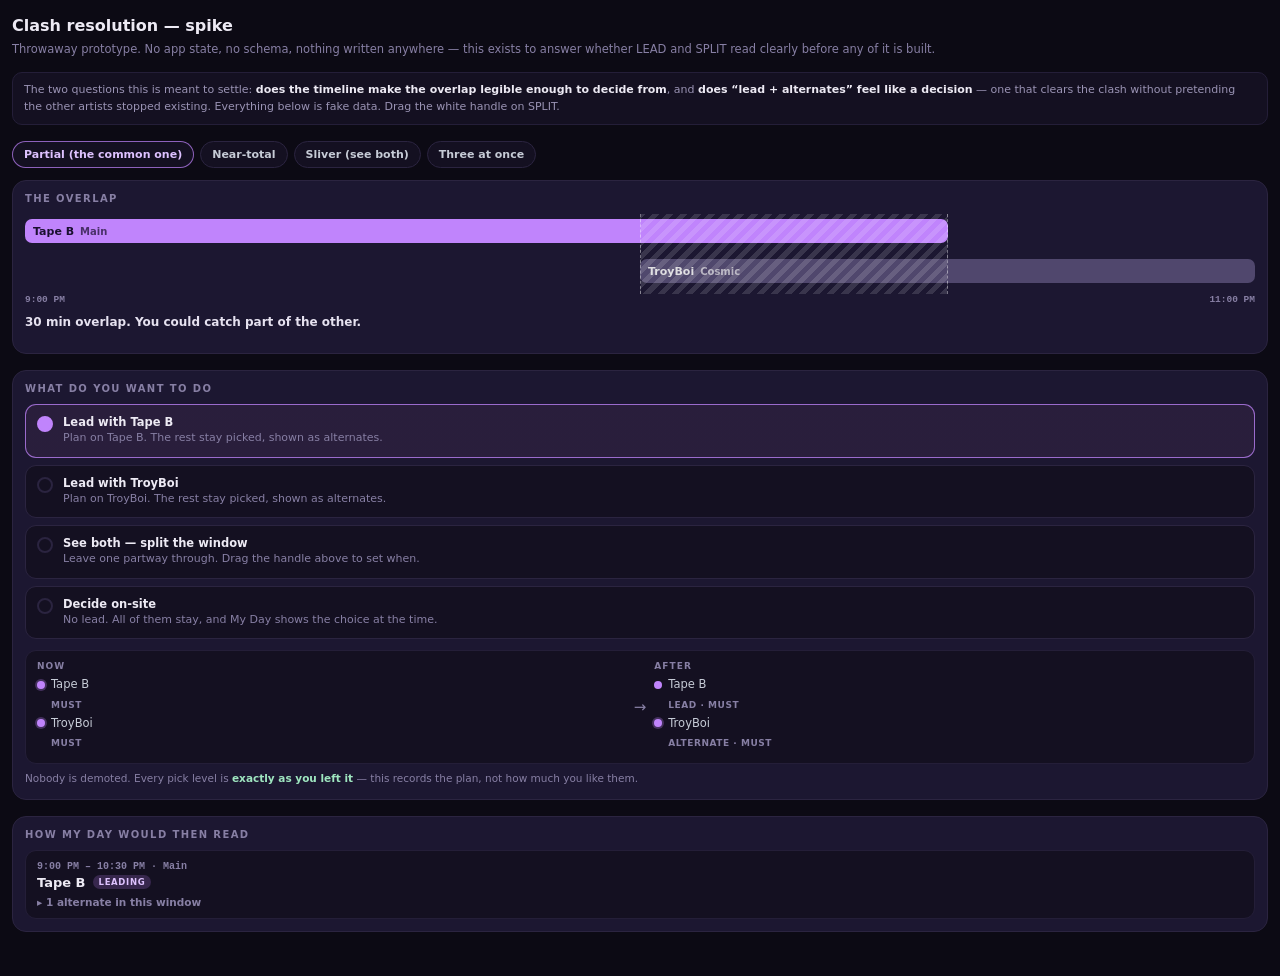
==== design/clash-spike.html @ e79e0ab8 "spike: clash resolution as lead / split / on-site, with an overlap timeline A throwaway prototype, n" ====
<!doctype html>
<html lang="en">
<head>
<meta charset="utf-8">
<meta name="viewport" content="width=device-width, initial-scale=1, viewport-fit=cover">
<title>Clash resolution — spike</title>
<style>
  :root {
    --page:#0C0A14; --card:#141021; --card-unpicked:#1C1731;
    --hairline:#241E38; --border-card:#2B2440;
    --text-header:#EDEAF4; --text-primary:#E6E2F0; --text-body:#C6CBD6;
    --text-tertiary:#877FA4; --brand:192,132,252;
    --lead:#C084FC; --alt:#5A5178; --both:#67B98A;
    --r-row:14px; --r-pill:999px;
  }
  * { box-sizing:border-box; }
  body { margin:0; background:var(--page); color:var(--text-body);
         font:14px/1.5 -apple-system, system-ui, sans-serif;
         padding:14px 12px calc(28px + env(safe-area-inset-bottom));
         padding-top:calc(14px + env(safe-area-inset-top)); }
  h1 { font-size:16px; color:var(--text-header); margin:0 0 3px; }
  .sub { font-size:11.5px; color:var(--text-tertiary); margin:0 0 14px; }
  .note { background:var(--card); border:1px solid var(--hairline); border-radius:10px;
          padding:9px 11px; font-size:11px; color:#9A93B4; margin-bottom:16px; }
  .note b { color:var(--text-header); }

  .panel { background:var(--card-unpicked); border:1px solid var(--border-card);
           border-radius:var(--r-row); padding:12px; margin-bottom:16px; }
  .panel > h2 { font:800 10px system-ui; letter-spacing:.14em; text-transform:uppercase;
                color:var(--text-tertiary); margin:0 0 10px; }

  /* ---- the overlap timeline ---- */
  .tl { position:relative; margin:4px 0 10px; }
  .tl-row { position:relative; height:34px; margin-bottom:6px; }
  .tl-bar { position:absolute; top:5px; height:24px; border-radius:7px;
            display:flex; align-items:center; padding:0 8px; overflow:hidden;
            font:700 11px system-ui; color:#fff; white-space:nowrap;
            transition:background .18s ease, opacity .18s ease; }
  .tl-bar .st { font-weight:600; opacity:.72; margin-left:6px; font-size:10px; }
  .tl-bar[data-role="lead"] { background:var(--lead); color:#1A1030; }
  .tl-bar[data-role="alt"]  { background:var(--alt); opacity:.85; }
  .tl-bar[data-role="both"] { background:var(--both); color:#0C2A1C; }
  /* the shared minutes, drawn over everything */
  .tl-lap { position:absolute; top:0; bottom:0; background:repeating-linear-gradient(
              -45deg, rgba(255,255,255,.13) 0 5px, transparent 5px 10px);
            border-left:1px dashed rgba(255,255,255,.4); border-right:1px dashed rgba(255,255,255,.4);
            pointer-events:none; }
  .tl-axis { display:flex; justify-content:space-between; font:600 9.5px ui-monospace,monospace;
             color:var(--text-tertiary); margin-top:2px; }
  .tl-cut { position:absolute; top:0; bottom:18px; width:2px; background:#fff;
            box-shadow:0 0 0 3px rgba(255,255,255,.18); border-radius:2px; cursor:grab; }
  .tl-cut::after { content:''; position:absolute; inset:-14px -16px; }

  .verdict { font:700 12px system-ui; color:var(--text-primary); margin:2px 0 12px; }
  .verdict b { color:var(--lead); }
  .verdict .warn { color:#F2B8B5; }

  /* ---- choices ---- */
  .choices { display:flex; flex-direction:column; gap:7px; }
  .choice { display:flex; gap:10px; align-items:flex-start; text-align:left; width:100%;
            background:var(--card); border:1px solid var(--border-card); color:var(--text-body);
            border-radius:11px; padding:10px 11px; cursor:pointer; font:inherit; }
  .choice[aria-pressed="true"] { border-color:rgba(var(--brand),.75);
            background:linear-gradient(0deg, rgba(var(--brand),.12), rgba(var(--brand),.12)), var(--card); }
  .choice .k { font:800 11.5px system-ui; color:var(--text-header); display:block; margin-bottom:1px; }
  .choice .d { font-size:11px; color:var(--text-tertiary); display:block; }
  .choice .dot { flex:none; width:16px; height:16px; border-radius:var(--r-pill);
                 border:2px solid var(--border-card); margin-top:1px; }
  .choice[aria-pressed="true"] .dot { border-color:var(--lead); background:var(--lead); }

  /* ---- before / after ---- */
  .ba { display:grid; grid-template-columns:1fr auto 1fr; gap:8px; align-items:center;
        background:var(--card); border:1px solid var(--hairline); border-radius:11px;
        padding:10px 11px; margin-top:11px; }
  .ba .col { min-width:0; }
  .ba h3 { font:800 9px system-ui; letter-spacing:.12em; text-transform:uppercase;
           color:var(--text-tertiary); margin:0 0 5px; }
  .ba .arrow { color:var(--text-tertiary); font-size:15px; }
  /* wraps rather than truncating — "ALTERNATE · MUST" is the whole point of the
     panel and an ellipsis eats the half that answers "what happened to them" */
  .ent { display:flex; align-items:center; gap:6px; font-size:11.5px; margin-bottom:5px;
         flex-wrap:wrap; }
  .ent .tag { flex-basis:100%; padding-left:14px; }
  .pip { flex:none; width:8px; height:8px; border-radius:var(--r-pill); background:var(--alt); }
  .pip[data-l="4"] { background:var(--lead); box-shadow:0 0 0 2px rgba(192,132,252,.28); }
  .pip[data-l="lead"] { background:var(--lead); }
  .pip[data-l="both"] { background:var(--both); }
  .ent .tag { font:700 9px system-ui; letter-spacing:.06em; text-transform:uppercase;
              color:var(--text-tertiary); }
  .unchanged { font-size:10.5px; color:var(--text-tertiary); margin-top:7px; }
  .unchanged b { color:#9FE6C0; }

  /* ---- resulting My Day ---- */
  .day { background:var(--card); border:1px solid var(--hairline); border-radius:11px; overflow:hidden; }
  .slot { padding:10px 11px; border-bottom:1px solid var(--hairline); }
  .slot:last-child { border-bottom:none; }
  .slot-t { font:600 10px ui-monospace,monospace; color:var(--text-tertiary); margin-bottom:3px; }
  .slot-n { font:800 13px system-ui; color:var(--text-header); display:flex; align-items:center; gap:7px; }
  .badge { font:800 8.5px system-ui; letter-spacing:.08em; text-transform:uppercase;
           padding:2px 6px; border-radius:var(--r-pill); }
  .badge.lead { background:rgba(192,132,252,.2); color:#DEC2FF; }
  .badge.both { background:rgba(103,185,138,.2); color:#9FE6C0; }
  .alts { margin-top:6px; }
  .alts summary { font:700 10.5px system-ui; color:var(--text-tertiary); cursor:pointer; list-style:none; }
  .alts summary::-webkit-details-marker { display:none; }
  .alts summary::before { content:'▸ '; }
  .alts[open] summary::before { content:'▾ '; }
  .alt-row { display:flex; justify-content:space-between; gap:8px; font-size:11.5px;
             color:var(--text-body); padding:5px 0 0 12px; }
  .alt-row .w { color:var(--text-tertiary); font:600 10px ui-monospace,monospace; }

  .scen { display:flex; gap:6px; flex-wrap:wrap; margin-bottom:12px; }
  .scen button { background:var(--card); border:1px solid var(--border-card); color:var(--text-body);
                 border-radius:var(--r-pill); padding:6px 11px; font:700 11px system-ui; cursor:pointer; }
  .scen button[aria-pressed="true"] { border-color:rgba(var(--brand),.7); color:#DEC2FF; }
</style>
</head>
<body>

<h1>Clash resolution — spike</h1>
<p class="sub">Throwaway prototype. No app state, no schema, nothing written anywhere —
   this exists to answer whether LEAD and SPLIT read clearly before any of it is built.</p>

<div class="note">
  The two questions this is meant to settle: <b>does the timeline make the overlap
  legible enough to decide from</b>, and <b>does “lead + alternates” feel like a
  decision</b> — one that clears the clash without pretending the other artists
  stopped existing. Everything below is fake data. Drag the white handle on SPLIT.
</div>

<div class="scen" id="scen"></div>

<div class="panel">
  <h2>The overlap</h2>
  <div class="tl" id="tl"></div>
  <div class="verdict" id="verdict"></div>
</div>

<div class="panel">
  <h2>What do you want to do</h2>
  <div class="choices" id="choices"></div>
  <div class="ba" id="ba"></div>
  <div class="unchanged" id="unchanged"></div>
</div>

<div class="panel">
  <h2>How My Day would then read</h2>
  <div class="day" id="day"></div>
</div>

<script>
// ---------------------------------------------------------------------------
// Fake clashes, in the shape gaps.js's dayPlan actually emits:
//   { name, stage, startMin, endMin, level }
// so anything that reads well here can be fed the real thing unchanged.
// ---------------------------------------------------------------------------
var SCENARIOS = [
  { id:'partial', label:'Partial (the common one)', sets:[
    { name:'Tape B',  stage:'Main',    startMin:21*60,    endMin:22*60+30, level:4 },
    { name:'TroyBoi', stage:'Cosmic',  startMin:22*60,    endMin:23*60,    level:4 },
  ]},
  { name:'', id:'heavy', label:'Near-total', sets:[
    { name:'Kx5',     stage:'Main',    startMin:22*60,    endMin:23*60+30, level:4 },
    { name:'Zedd',    stage:'Wormhole',startMin:22*60+10, endMin:23*60+20, level:4 },
  ]},
  { id:'sliver', label:'Sliver (see both)', sets:[
    { name:'Whethan', stage:'Main',    startMin:20*60,    endMin:21*60+30, level:3 },
    { name:'Kaivon',  stage:'Cosmic',  startMin:21*60+20, endMin:22*60+30, level:4 },
  ]},
  { id:'three', label:'Three at once', sets:[
    { name:'ONHELL',  stage:'Main',    startMin:23*60,    endMin:24*60+30, level:4 },
    { name:'LAYZ',    stage:'Cosmic',  startMin:23*60+20, endMin:24*60+40, level:2 },
    { name:'Trym',    stage:'Bass',    startMin:23*60+40, endMin:25*60,    level:4 },
  ]},
];

var state = { scen:'partial', kind:'lead', lead:0, cut:null };

function clock(m) {
  var t = ((m % 1440) + 1440) % 1440, h = Math.floor(t/60), mm = t%60;
  var ap = h >= 12 ? 'PM' : 'AM', h12 = h % 12 === 0 ? 12 : h % 12;
  return h12 + ':' + String(mm).padStart(2,'0') + ' ' + ap;
}
function sets() { return SCENARIOS.find(s => s.id === state.scen).sets; }
function span() {
  var ss = sets();
  return { a: Math.min.apply(null, ss.map(s=>s.startMin)), b: Math.max.apply(null, ss.map(s=>s.endMin)) };
}
function lapWindow() {
  var ss = sets();
  var a = Math.max.apply(null, ss.map(s=>s.startMin));
  var b = Math.min.apply(null, ss.map(s=>s.endMin));
  return b > a ? { a:a, b:b } : null;
}
// Default handover: the moment the second set starts — "leave A when B begins".
function defaultCut() {
  var lap = lapWindow();
  return lap ? lap.a : null;
}
function cut() { return state.cut == null ? defaultCut() : state.cut; }

// ---- the timeline --------------------------------------------------------
function drawTimeline() {
  var host = document.getElementById('tl');
  host.textContent = '';
  var ss = sets(), sp = span(), total = sp.b - sp.a;
  var pct = m => ((m - sp.a) / total) * 100;

  ss.forEach(function (s, i) {
    var row = document.createElement('div');
    row.className = 'tl-row';
    var bar = document.createElement('div');
    bar.className = 'tl-bar';
    bar.style.left = pct(s.startMin) + '%';
    bar.style.width = (pct(s.endMin) - pct(s.startMin)) + '%';
    bar.dataset.role = roleOf(i);
    var nm = document.createElement('span');
    nm.textContent = s.name;
    var st = document.createElement('span');
    st.className = 'st';
    st.textContent = s.stage;
    bar.append(nm, st);
    row.appendChild(bar);
    host.appendChild(row);
  });

  // the shared minutes, spanning every row
  var lap = lapWindow();
  if (lap) {
    var band = document.createElement('div');
    band.className = 'tl-lap';
    band.style.left = pct(lap.a) + '%';
    band.style.width = (pct(lap.b) - pct(lap.a)) + '%';
    band.style.top = '0';
    band.style.height = (ss.length * 40) + 'px';
    host.appendChild(band);
  }

  if (state.kind === 'split' && lap) {
    var handle = document.createElement('div');
    handle.className = 'tl-cut';
    handle.style.left = pct(cut()) + '%';
    handle.style.height = (ss.length * 40) + 'px';
    dragCut(handle, host, sp);
    host.appendChild(handle);
  }

  var axis = document.createElement('div');
  axis.className = 'tl-axis';
  var l = document.createElement('span'); l.textContent = clock(sp.a);
  var r = document.createElement('span'); r.textContent = clock(sp.b);
  axis.append(l, r);
  host.appendChild(axis);
}

function dragCut(handle, host, sp) {
  var lap = lapWindow();
  function to(clientX) {
    var box = host.getBoundingClientRect();
    var f = Math.min(1, Math.max(0, (clientX - box.left) / box.width));
    var m = Math.round((sp.a + f * (sp.b - sp.a)) / 5) * 5;      // 5-minute grain
    state.cut = Math.min(lap.b, Math.max(lap.a, m));
    render();
  }
  handle.addEventListener('pointerdown', function (e) {
    e.preventDefault();
    var move = ev => to(ev.clientX);
    var up = () => { window.removeEventListener('pointermove', move); window.removeEventListener('pointerup', up); };
    window.addEventListener('pointermove', move);
    window.addEventListener('pointerup', up);
  });
}

function roleOf(i) {
  if (state.kind === 'split') return 'both';
  if (state.kind === 'onsite') return 'alt';
  return i === state.lead ? 'lead' : 'alt';
}

// ---- the plain-language verdict -----------------------------------------
function drawVerdict() {
  var el = document.getElementById('verdict');
  el.textContent = '';
  var ss = sets(), lap = lapWindow();
  if (!lap) { el.textContent = 'These do not actually overlap.'; return; }
  var mins = lap.b - lap.a;
  var frag = document.createDocumentFragment();
  frag.appendChild(document.createTextNode(mins + ' min overlap. '));

  if (state.kind === 'split') {
    var c = cut();
    var parts = ss.map(function (s) {
      var got = s.startMin < c ? Math.min(s.endMin, c) - s.startMin : s.endMin - Math.max(s.startMin, c);
      return { s:s, got:Math.max(0, got) };
    });
    parts.forEach(function (p, i) {
      if (i) frag.appendChild(document.createTextNode(', then '));
      var b = document.createElement('b'); b.textContent = p.s.name;
      frag.append(b, document.createTextNode(' ' + p.got + ' of ' + (p.s.endMin - p.s.startMin) + ' min'));
    });
    frag.appendChild(document.createTextNode('. Leave at ' + clock(c) + '.'));
    // the honest caveat: a stage change costs time nobody models
    var w = document.createElement('span');
    w.className = 'warn';
    w.textContent = '  (different stages — budget the walk)';
    if (new Set(ss.map(s=>s.stage)).size > 1) frag.appendChild(w);
  } else {
    var worst = Math.round((mins / Math.min.apply(null, ss.map(s=>s.endMin-s.startMin))) * 100);
    frag.appendChild(document.createTextNode(
      worst >= 80 ? 'Effectively the same slot — one of these.'
      : worst >= 40 ? 'You could catch part of the other.'
      : 'Small enough to see both.'));
  }
  el.appendChild(frag);
}

// ---- the choices ---------------------------------------------------------
function drawChoices() {
  var host = document.getElementById('choices');
  host.textContent = '';
  var ss = sets();

  ss.forEach(function (s, i) {
    add('lead', i, 'Lead with ' + s.name,
        'Plan on ' + s.name + '. The rest stay picked, shown as alternates.');
  });
  add('split', null, 'See both — split the window',
      'Leave one partway through. Drag the handle above to set when.');
  add('onsite', null, 'Decide on-site',
      'No lead. All of them stay, and My Day shows the choice at the time.');

  function add(kind, lead, k, d) {
    var b = document.createElement('button');
    b.className = 'choice';
    b.type = 'button';
    var on = state.kind === kind && (kind !== 'lead' || state.lead === lead);
    b.setAttribute('aria-pressed', String(on));
    var dot = document.createElement('span'); dot.className = 'dot';
    var wrap = document.createElement('span');
    var kk = document.createElement('span'); kk.className = 'k'; kk.textContent = k;
    var dd = document.createElement('span'); dd.className = 'd'; dd.textContent = d;
    wrap.append(kk, dd);
    b.append(dot, wrap);
    b.addEventListener('click', function () {
      state.kind = kind;
      if (kind === 'lead') state.lead = lead;
      if (kind !== 'split') state.cut = null;
      render();
    });
    host.appendChild(b);
  }
}

// ---- before / after, so nothing moves invisibly --------------------------
function drawBeforeAfter() {
  var host = document.getElementById('ba');
  host.textContent = '';
  var ss = sets();

  var before = col('Now', ss.map(function (s) {
    return { name:s.name, level:s.level, tag: s.level === 4 ? 'must' : 'pick ×' + s.level };
  }));
  var arrow = document.createElement('div'); arrow.className = 'arrow'; arrow.textContent = '→';
  var after = col('After', ss.map(function (s, i) {
    var tag = s.level === 4 ? 'must' : 'pick ×' + s.level;
    if (state.kind === 'lead')  return { name:s.name, level:i === state.lead ? 'lead' : s.level,
                                         tag: i === state.lead ? 'lead · ' + tag : 'alternate · ' + tag };
    if (state.kind === 'split') return { name:s.name, level:'both', tag:'both · ' + tag };
    return { name:s.name, level:s.level, tag:'on-site · ' + tag };
  }));
  host.append(before, arrow, after);

  document.getElementById('unchanged').innerHTML =
    'Nobody is demoted. Every pick level is <b>exactly as you left it</b> — '
    + 'this records the plan, not how much you like them.';

  function col(title, rows) {
    var c = document.createElement('div'); c.className = 'col';
    var h = document.createElement('h3'); h.textContent = title; c.appendChild(h);
    rows.forEach(function (r) {
      var e = document.createElement('div'); e.className = 'ent';
      var p = document.createElement('span'); p.className = 'pip'; p.dataset.l = String(r.level);
      var n = document.createElement('span'); n.textContent = r.name;
      var t = document.createElement('span'); t.className = 'tag'; t.textContent = r.tag;
      e.append(p, n, t); c.appendChild(e);
    });
    return c;
  }
}

// ---- the payoff: what My Day looks like afterwards -----------------------
function drawDay() {
  var host = document.getElementById('day');
  host.textContent = '';
  var ss = sets();

  if (state.kind === 'split') {
    var c = cut();
    var ordered = ss.slice().sort((a,b) => a.startMin - b.startMin);
    ordered.forEach(function (s, i) {
      var from = i === 0 ? s.startMin : c;
      var to   = i === 0 ? c : s.endMin;
      host.appendChild(slot(clock(from) + ' – ' + clock(to), s.name, s.stage, 'both', []));
    });
    return;
  }
  if (state.kind === 'onsite') {
    host.appendChild(slot(clock(span().a) + ' – ' + clock(span().b), 'Your call on the night', '', null,
      ss.map(s => ({ name:s.name, w: clock(s.startMin) + ' · ' + s.stage }))));
    return;
  }
  var lead = ss[state.lead];
  host.appendChild(slot(
    clock(lead.startMin) + ' – ' + clock(lead.endMin), lead.name, lead.stage, 'lead',
    ss.filter((_, i) => i !== state.lead).map(s => ({ name:s.name, w: clock(s.startMin) + ' · ' + s.stage }))));

  function slot(t, name, stage, badge, alts) {
    var d = document.createElement('div'); d.className = 'slot';
    var tt = document.createElement('div'); tt.className = 'slot-t';
    tt.textContent = t + (stage ? '  ·  ' + stage : '');
    var nn = document.createElement('div'); nn.className = 'slot-n';
    nn.appendChild(document.createTextNode(name));
    if (badge) {
      var b = document.createElement('span');
      b.className = 'badge ' + badge;
      b.textContent = badge === 'lead' ? 'leading' : 'seeing both';
      nn.appendChild(b);
    }
    d.append(tt, nn);
    if (alts && alts.length) {
      var det = document.createElement('details'); det.className = 'alts';
      var sum = document.createElement('summary');
      sum.textContent = alts.length + ' alternate' + (alts.length > 1 ? 's' : '') + ' in this window';
      det.appendChild(sum);
      alts.forEach(function (a) {
        var r = document.createElement('div'); r.className = 'alt-row';
        var n = document.createElement('span'); n.textContent = a.name;
        var w = document.createElement('span'); w.className = 'w'; w.textContent = a.w;
        r.append(n, w); det.appendChild(r);
      });
      d.appendChild(det);
    }
    return d;
  }
}

function drawScenarios() {
  var host = document.getElementById('scen');
  host.textContent = '';
  SCENARIOS.forEach(function (s) {
    var b = document.createElement('button');
    b.type = 'button';
    b.textContent = s.label;
    b.setAttribute('aria-pressed', String(state.scen === s.id));
    b.addEventListener('click', function () {
      state.scen = s.id; state.lead = 0; state.cut = null; render();
    });
    host.appendChild(b);
  });
}

function render() {
  drawScenarios(); drawTimeline(); drawVerdict();
  drawChoices(); drawBeforeAfter(); drawDay();
}
render();
</script>
</body>
</html>
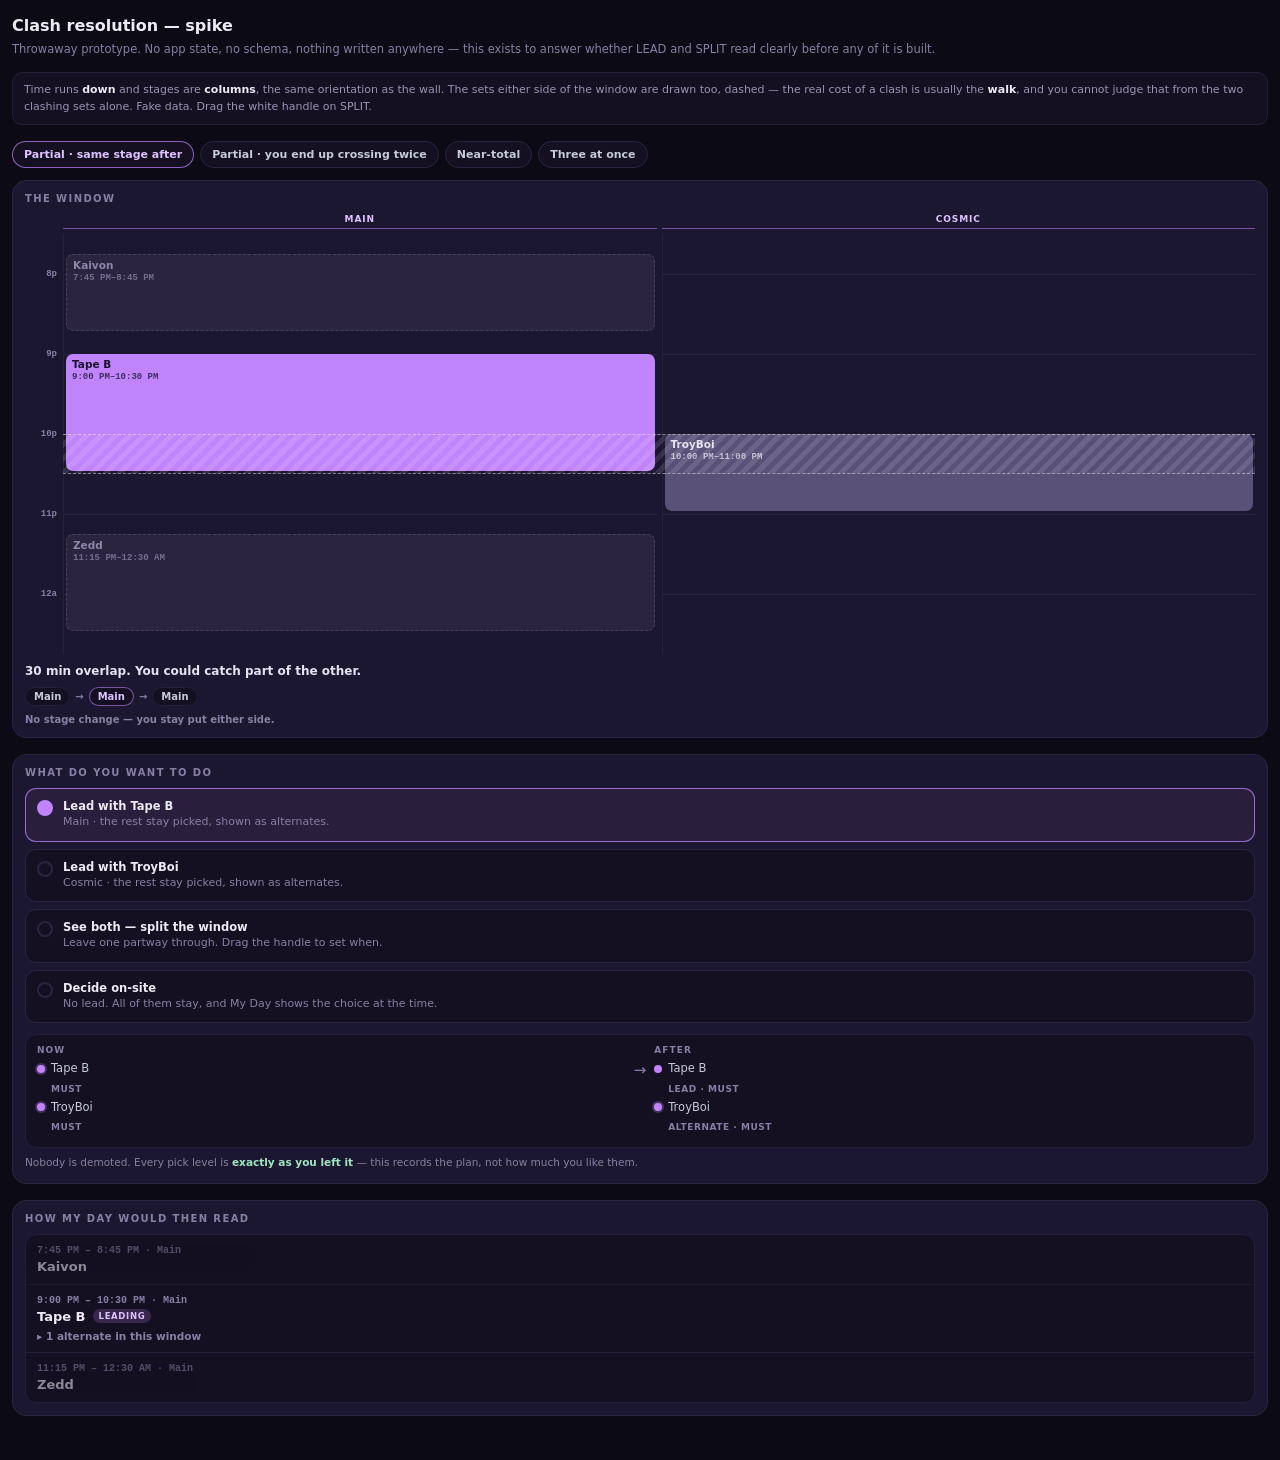
==== commit 7fa5ac5d: "spike: the overlap as a vertical timetable, with the walk made visible Two corrections to the first " ====
--- a/design/clash-spike.html
+++ b/design/clash-spike.html
@@ -10,8 +10,10 @@
     --hairline:#241E38; --border-card:#2B2440;
     --text-header:#EDEAF4; --text-primary:#E6E2F0; --text-body:#C6CBD6;
     --text-tertiary:#877FA4; --brand:192,132,252;
-    --lead:#C084FC; --alt:#5A5178; --both:#67B98A;
+    --lead:#C084FC; --alt:#5A5178; --both:#67B98A; --ctx:#2A2440;
     --r-row:14px; --r-pill:999px;
+    /* the wall's own vertical scale: 15 minutes to a 20px row */
+    --row-h:20px;
   }
   * { box-sizing:border-box; }
   body { margin:0; background:var(--page); color:var(--text-body);
@@ -29,31 +31,58 @@
   .panel > h2 { font:800 10px system-ui; letter-spacing:.14em; text-transform:uppercase;
                 color:var(--text-tertiary); margin:0 0 10px; }
 
-  /* ---- the overlap timeline ---- */
-  .tl { position:relative; margin:4px 0 10px; }
-  .tl-row { position:relative; height:34px; margin-bottom:6px; }
-  .tl-bar { position:absolute; top:5px; height:24px; border-radius:7px;
-            display:flex; align-items:center; padding:0 8px; overflow:hidden;
-            font:700 11px system-ui; color:#fff; white-space:nowrap;
-            transition:background .18s ease, opacity .18s ease; }
-  .tl-bar .st { font-weight:600; opacity:.72; margin-left:6px; font-size:10px; }
-  .tl-bar[data-role="lead"] { background:var(--lead); color:#1A1030; }
-  .tl-bar[data-role="alt"]  { background:var(--alt); opacity:.85; }
-  .tl-bar[data-role="both"] { background:var(--both); color:#0C2A1C; }
-  /* the shared minutes, drawn over everything */
-  .tl-lap { position:absolute; top:0; bottom:0; background:repeating-linear-gradient(
-              -45deg, rgba(255,255,255,.13) 0 5px, transparent 5px 10px);
-            border-left:1px dashed rgba(255,255,255,.4); border-right:1px dashed rgba(255,255,255,.4);
-            pointer-events:none; }
-  .tl-axis { display:flex; justify-content:space-between; font:600 9.5px ui-monospace,monospace;
-             color:var(--text-tertiary); margin-top:2px; }
-  .tl-cut { position:absolute; top:0; bottom:18px; width:2px; background:#fff;
-            box-shadow:0 0 0 3px rgba(255,255,255,.18); border-radius:2px; cursor:grab; }
-  .tl-cut::after { content:''; position:absolute; inset:-14px -16px; }
-
-  .verdict { font:700 12px system-ui; color:var(--text-primary); margin:2px 0 12px; }
+  /* ---- the vertical timetable: time runs DOWN, stages are columns, exactly
+         the wall's orientation. Switching axis between two views of the same
+         festival day is the thing that makes people re-read a screen. ---- */
+  .tt { display:grid; grid-template-columns:38px 1fr; gap:0; position:relative; }
+  .tt-heads { display:grid; gap:5px; margin-bottom:5px; }
+  .tt-head { font:800 9px system-ui; letter-spacing:.1em; text-transform:uppercase;
+             color:var(--text-tertiary); text-align:center; padding-bottom:4px;
+             border-bottom:1px solid var(--hairline); white-space:nowrap;
+             overflow:hidden; text-overflow:ellipsis; }
+  .tt-head.hot { color:#DEC2FF; border-bottom-color:rgba(var(--brand),.55); }
+  .tt-rail { position:relative; }
+  .tt-tick { position:absolute; right:6px; font:600 9px ui-monospace,monospace;
+             color:var(--text-tertiary); transform:translateY(-50%); white-space:nowrap; }
+  .tt-grid { position:relative; display:grid; gap:5px; }
+  .tt-col { position:relative; border-left:1px solid rgba(255,255,255,.045); }
+  .tt-line { position:absolute; left:0; right:0; height:1px; background:rgba(255,255,255,.05); }
+
+  .blk { position:absolute; left:2px; right:2px; border-radius:7px; padding:4px 6px;
+         font:700 10.5px system-ui; overflow:hidden; line-height:1.25;
+         transition:background .18s ease, opacity .18s ease, color .18s ease; }
+  .blk .t { display:block; font:600 9px ui-monospace,monospace; opacity:.75; margin-top:1px; }
+  .blk[data-role="lead"] { background:var(--lead); color:#1A1030; }
+  .blk[data-role="alt"]  { background:var(--alt); color:#E6E2F0; }
+  .blk[data-role="both"] { background:var(--both); color:#0C2A1C; }
+  .blk[data-role="ctx"]  { background:var(--ctx); color:#8E86A8;
+                           border:1px dashed rgba(255,255,255,.13); }
+
+  /* the shared minutes, banded across every column */
+  .tt-lap { position:absolute; left:0; right:0; pointer-events:none;
+            background:repeating-linear-gradient(-45deg, rgba(255,255,255,.11) 0 5px, transparent 5px 10px);
+            border-top:1px dashed rgba(255,255,255,.42); border-bottom:1px dashed rgba(255,255,255,.42); }
+  /* the handover, dragged vertically */
+  .tt-cut { position:absolute; left:0; right:0; height:2px; background:#fff;
+            box-shadow:0 0 0 3px rgba(255,255,255,.16); border-radius:2px; cursor:grab; z-index:3; }
+  .tt-cut::after { content:''; position:absolute; inset:-15px 0; }
+  .tt-cut .lab { position:absolute; right:2px; top:-17px; font:800 9px ui-monospace,monospace;
+                 color:#1A1030; background:#fff; border-radius:4px; padding:1px 4px; }
+
+  .verdict { font:700 12px system-ui; color:var(--text-primary); margin:10px 0 0; }
   .verdict b { color:var(--lead); }
   .verdict .warn { color:#F2B8B5; }
+
+  /* ---- the walk: stage to stage, which is what the overlap really costs ---- */
+  .path { display:flex; align-items:center; flex-wrap:wrap; gap:5px; margin-top:9px;
+          font:700 10px system-ui; }
+  .path .s { background:var(--card); border:1px solid var(--hairline); border-radius:var(--r-pill);
+             padding:3px 8px; color:var(--text-body); }
+  .path .s.hot { border-color:rgba(var(--brand),.6); color:#DEC2FF; }
+  .path .arr { color:var(--text-tertiary); }
+  .path .arr.cross { color:#F2B8B5; }
+  .path .n { width:100%; font:600 10px system-ui; color:var(--text-tertiary); margin-top:3px; }
+  .path .n b { color:#F2B8B5; }
 
   /* ---- choices ---- */
   .choices { display:flex; flex-direction:column; gap:7px; }
@@ -69,24 +98,20 @@
   .choice[aria-pressed="true"] .dot { border-color:var(--lead); background:var(--lead); }
 
   /* ---- before / after ---- */
-  .ba { display:grid; grid-template-columns:1fr auto 1fr; gap:8px; align-items:center;
+  .ba { display:grid; grid-template-columns:1fr auto 1fr; gap:8px; align-items:start;
         background:var(--card); border:1px solid var(--hairline); border-radius:11px;
         padding:10px 11px; margin-top:11px; }
   .ba .col { min-width:0; }
   .ba h3 { font:800 9px system-ui; letter-spacing:.12em; text-transform:uppercase;
            color:var(--text-tertiary); margin:0 0 5px; }
-  .ba .arrow { color:var(--text-tertiary); font-size:15px; }
-  /* wraps rather than truncating — "ALTERNATE · MUST" is the whole point of the
-     panel and an ellipsis eats the half that answers "what happened to them" */
-  .ent { display:flex; align-items:center; gap:6px; font-size:11.5px; margin-bottom:5px;
-         flex-wrap:wrap; }
-  .ent .tag { flex-basis:100%; padding-left:14px; }
+  .ba .arrow { color:var(--text-tertiary); font-size:15px; padding-top:14px; }
+  .ent { display:flex; align-items:center; gap:6px; font-size:11.5px; margin-bottom:5px; flex-wrap:wrap; }
   .pip { flex:none; width:8px; height:8px; border-radius:var(--r-pill); background:var(--alt); }
   .pip[data-l="4"] { background:var(--lead); box-shadow:0 0 0 2px rgba(192,132,252,.28); }
   .pip[data-l="lead"] { background:var(--lead); }
   .pip[data-l="both"] { background:var(--both); }
-  .ent .tag { font:700 9px system-ui; letter-spacing:.06em; text-transform:uppercase;
-              color:var(--text-tertiary); }
+  .ent .tag { flex-basis:100%; padding-left:14px; font:700 9px system-ui; letter-spacing:.06em;
+              text-transform:uppercase; color:var(--text-tertiary); }
   .unchanged { font-size:10.5px; color:var(--text-tertiary); margin-top:7px; }
   .unchanged b { color:#9FE6C0; }
 
@@ -94,12 +119,15 @@
   .day { background:var(--card); border:1px solid var(--hairline); border-radius:11px; overflow:hidden; }
   .slot { padding:10px 11px; border-bottom:1px solid var(--hairline); }
   .slot:last-child { border-bottom:none; }
+  .slot.ctx { opacity:.55; }
   .slot-t { font:600 10px ui-monospace,monospace; color:var(--text-tertiary); margin-bottom:3px; }
-  .slot-n { font:800 13px system-ui; color:var(--text-header); display:flex; align-items:center; gap:7px; }
+  .slot-n { font:800 13px system-ui; color:var(--text-header); display:flex; align-items:center;
+            gap:7px; flex-wrap:wrap; }
   .badge { font:800 8.5px system-ui; letter-spacing:.08em; text-transform:uppercase;
            padding:2px 6px; border-radius:var(--r-pill); }
   .badge.lead { background:rgba(192,132,252,.2); color:#DEC2FF; }
   .badge.both { background:rgba(103,185,138,.2); color:#9FE6C0; }
+  .badge.walk { background:rgba(242,184,181,.16); color:#F2B8B5; }
   .alts { margin-top:6px; }
   .alts summary { font:700 10.5px system-ui; color:var(--text-tertiary); cursor:pointer; list-style:none; }
   .alts summary::-webkit-details-marker { display:none; }
@@ -122,18 +150,19 @@
    this exists to answer whether LEAD and SPLIT read clearly before any of it is built.</p>
 
 <div class="note">
-  The two questions this is meant to settle: <b>does the timeline make the overlap
-  legible enough to decide from</b>, and <b>does “lead + alternates” feel like a
-  decision</b> — one that clears the clash without pretending the other artists
-  stopped existing. Everything below is fake data. Drag the white handle on SPLIT.
+  Time runs <b>down</b> and stages are <b>columns</b>, the same orientation as the
+  wall. The sets either side of the window are drawn too, dashed — the real cost
+  of a clash is usually the <b>walk</b>, and you cannot judge that from the two
+  clashing sets alone. Fake data. Drag the white handle on SPLIT.
 </div>
 
 <div class="scen" id="scen"></div>
 
 <div class="panel">
-  <h2>The overlap</h2>
-  <div class="tl" id="tl"></div>
+  <h2>The window</h2>
+  <div id="tt"></div>
   <div class="verdict" id="verdict"></div>
+  <div class="path" id="path"></div>
 </div>
 
 <div class="panel">
@@ -150,28 +179,39 @@
 
 <script>
 // ---------------------------------------------------------------------------
-// Fake clashes, in the shape gaps.js's dayPlan actually emits:
-//   { name, stage, startMin, endMin, level }
-// so anything that reads well here can be fed the real thing unchanged.
+// Fake data in the shape gaps.js's dayPlan emits — { name, stage, startMin,
+// endMin, level } — so anything that reads well here can be fed the real thing.
+// `context` is what is already picked either side of the window: not part of
+// the clash, but the reason a clash is expensive or cheap.
 // ---------------------------------------------------------------------------
 var SCENARIOS = [
-  { id:'partial', label:'Partial (the common one)', sets:[
-    { name:'Tape B',  stage:'Main',    startMin:21*60,    endMin:22*60+30, level:4 },
-    { name:'TroyBoi', stage:'Cosmic',  startMin:22*60,    endMin:23*60,    level:4 },
-  ]},
-  { name:'', id:'heavy', label:'Near-total', sets:[
-    { name:'Kx5',     stage:'Main',    startMin:22*60,    endMin:23*60+30, level:4 },
-    { name:'Zedd',    stage:'Wormhole',startMin:22*60+10, endMin:23*60+20, level:4 },
-  ]},
-  { id:'sliver', label:'Sliver (see both)', sets:[
-    { name:'Whethan', stage:'Main',    startMin:20*60,    endMin:21*60+30, level:3 },
-    { name:'Kaivon',  stage:'Cosmic',  startMin:21*60+20, endMin:22*60+30, level:4 },
-  ]},
+  { id:'partial', label:'Partial · same stage after', sets:[
+      { name:'Tape B',  stage:'Main',   startMin:21*60,    endMin:22*60+30, level:4 },
+      { name:'TroyBoi', stage:'Cosmic', startMin:22*60,    endMin:23*60,    level:4 },
+    ], context:[
+      { name:'Kaivon',  stage:'Main',   startMin:19*60+45, endMin:20*60+45, level:2 },
+      { name:'Zedd',    stage:'Main',   startMin:23*60+15, endMin:24*60+30, level:4 },
+    ]},
+  { id:'crossing', label:'Partial · you end up crossing twice', sets:[
+      { name:'Tape B',  stage:'Main',   startMin:21*60,    endMin:22*60+30, level:4 },
+      { name:'TroyBoi', stage:'Far Field', startMin:22*60, endMin:23*60,    level:4 },
+    ], context:[
+      { name:'Kaivon',  stage:'Main',   startMin:19*60+45, endMin:20*60+45, level:2 },
+      { name:'Zedd',    stage:'Main',   startMin:23*60+15, endMin:24*60+30, level:4 },
+    ]},
+  { id:'heavy', label:'Near-total', sets:[
+      { name:'Kx5',     stage:'Main',     startMin:22*60,    endMin:23*60+30, level:4 },
+      { name:'Zedd',    stage:'Wormhole', startMin:22*60+10, endMin:23*60+20, level:4 },
+    ], context:[
+      { name:'ONHELL',  stage:'Wormhole', startMin:20*60+30, endMin:21*60+45, level:3 },
+    ]},
   { id:'three', label:'Three at once', sets:[
-    { name:'ONHELL',  stage:'Main',    startMin:23*60,    endMin:24*60+30, level:4 },
-    { name:'LAYZ',    stage:'Cosmic',  startMin:23*60+20, endMin:24*60+40, level:2 },
-    { name:'Trym',    stage:'Bass',    startMin:23*60+40, endMin:25*60,    level:4 },
-  ]},
+      { name:'ONHELL',  stage:'Main',   startMin:23*60,    endMin:24*60+30, level:4 },
+      { name:'LAYZ',    stage:'Cosmic', startMin:23*60+20, endMin:24*60+40, level:2 },
+      { name:'Trym',    stage:'Bass',   startMin:23*60+40, endMin:25*60,    level:4 },
+    ], context:[
+      { name:'Obskür',  stage:'Bass',   startMin:21*60+30, endMin:22*60+45, level:3 },
+    ]},
 ];
 
 var state = { scen:'partial', kind:'lead', lead:0, cut:null };
@@ -181,103 +221,169 @@
   var ap = h >= 12 ? 'PM' : 'AM', h12 = h % 12 === 0 ? 12 : h % 12;
   return h12 + ':' + String(mm).padStart(2,'0') + ' ' + ap;
 }
-function sets() { return SCENARIOS.find(s => s.id === state.scen).sets; }
-function span() {
-  var ss = sets();
-  return { a: Math.min.apply(null, ss.map(s=>s.startMin)), b: Math.max.apply(null, ss.map(s=>s.endMin)) };
-}
+function hhmm(m) {
+  var t = ((m % 1440) + 1440) % 1440, h = Math.floor(t/60);
+  var ap = h >= 12 ? 'p' : 'a', h12 = h % 12 === 0 ? 12 : h % 12;
+  return h12 + ap;
+}
+function scen()    { return SCENARIOS.find(s => s.id === state.scen); }
+function sets()    { return scen().sets; }
+function context() { return scen().context || []; }
+function all()     { return sets().concat(context()); }
+
 function lapWindow() {
   var ss = sets();
   var a = Math.max.apply(null, ss.map(s=>s.startMin));
   var b = Math.min.apply(null, ss.map(s=>s.endMin));
   return b > a ? { a:a, b:b } : null;
 }
-// Default handover: the moment the second set starts — "leave A when B begins".
-function defaultCut() {
-  var lap = lapWindow();
-  return lap ? lap.a : null;
-}
+function defaultCut() { var l = lapWindow(); return l ? l.a : null; }
 function cut() { return state.cut == null ? defaultCut() : state.cut; }
 
-// ---- the timeline --------------------------------------------------------
-function drawTimeline() {
-  var host = document.getElementById('tl');
+function roleOf(i) {
+  if (state.kind === 'split')  return 'both';
+  if (state.kind === 'onsite') return 'alt';
+  return i === state.lead ? 'lead' : 'alt';
+}
+// The set immediately before / after the clash window, from what is already picked.
+function beforeSet() {
+  var w = Math.min.apply(null, sets().map(s=>s.startMin));
+  return context().filter(c => c.endMin <= w).sort((a,b)=>b.endMin-a.endMin)[0] || null;
+}
+function afterSet() {
+  // the first picked set that begins once the EARLIEST clashing set has ended —
+  // that is the soonest thing you could already be walking to
+  var earliestEnd = Math.min.apply(null, sets().map(s => s.endMin));
+  return context()
+    .filter(c => c.startMin >= earliestEnd)
+    .sort((a, b) => a.startMin - b.startMin)[0] || null;
+}
+
+// ---- the vertical timetable ---------------------------------------------
+function drawTimetable() {
+  var host = document.getElementById('tt');
   host.textContent = '';
-  var ss = sets(), sp = span(), total = sp.b - sp.a;
-  var pct = m => ((m - sp.a) / total) * 100;
-
-  ss.forEach(function (s, i) {
-    var row = document.createElement('div');
-    row.className = 'tl-row';
-    var bar = document.createElement('div');
-    bar.className = 'tl-bar';
-    bar.style.left = pct(s.startMin) + '%';
-    bar.style.width = (pct(s.endMin) - pct(s.startMin)) + '%';
-    bar.dataset.role = roleOf(i);
-    var nm = document.createElement('span');
-    nm.textContent = s.name;
-    var st = document.createElement('span');
-    st.className = 'st';
-    st.textContent = s.stage;
-    bar.append(nm, st);
-    row.appendChild(bar);
-    host.appendChild(row);
+
+  var everything = all();
+  var from = Math.floor(Math.min.apply(null, everything.map(s=>s.startMin)) / 15) * 15 - 15;
+  var to   = Math.ceil(Math.max.apply(null, everything.map(s=>s.endMin)) / 15) * 15 + 15;
+  var rows = (to - from) / 15;
+  var H = rows * 20;                                   // 20px per 15 min, like the wall
+  var y  = m => ((m - from) / 15) * 20;
+
+  // stage columns, in the order they first appear — canonical enough for a spike
+  var stages = [];
+  everything.forEach(s => { if (stages.indexOf(s.stage) < 0) stages.push(s.stage); });
+  var hot = new Set(sets().map(s => s.stage));
+
+  // heads
+  var heads = document.createElement('div');
+  heads.className = 'tt-heads';
+  heads.style.gridTemplateColumns = 'repeat(' + stages.length + ', minmax(0,1fr))';
+  heads.style.marginLeft = '38px';
+  stages.forEach(function (st) {
+    var h = document.createElement('div');
+    h.className = 'tt-head' + (hot.has(st) ? ' hot' : '');
+    h.textContent = st;
+    heads.appendChild(h);
   });
-
-  // the shared minutes, spanning every row
+  host.appendChild(heads);
+
+  var tt = document.createElement('div');
+  tt.className = 'tt';
+
+  // hour rail
+  var rail = document.createElement('div');
+  rail.className = 'tt-rail';
+  rail.style.height = H + 'px';
+  for (var m = Math.ceil(from/60)*60; m <= to; m += 60) {
+    var tick = document.createElement('div');
+    tick.className = 'tt-tick';
+    tick.style.top = y(m) + 'px';
+    tick.textContent = hhmm(m);
+    rail.appendChild(tick);
+  }
+  tt.appendChild(rail);
+
+  // grid of stage columns
+  var grid = document.createElement('div');
+  grid.className = 'tt-grid';
+  grid.style.gridTemplateColumns = 'repeat(' + stages.length + ', minmax(0,1fr))';
+  grid.style.height = H + 'px';
+
+  stages.forEach(function (st) {
+    var col = document.createElement('div');
+    col.className = 'tt-col';
+    col.style.height = H + 'px';
+    for (var mm = Math.ceil(from/60)*60; mm <= to; mm += 60) {
+      var ln = document.createElement('div');
+      ln.className = 'tt-line';
+      ln.style.top = y(mm) + 'px';
+      col.appendChild(ln);
+    }
+    grid.appendChild(col);
+  });
+
+  function place(s, role) {
+    var col = grid.children[stages.indexOf(s.stage)];
+    var b = document.createElement('div');
+    b.className = 'blk';
+    b.dataset.role = role;
+    b.style.top = y(s.startMin) + 'px';
+    b.style.height = Math.max(26, y(s.endMin) - y(s.startMin) - 3) + 'px';
+    var n = document.createElement('span'); n.textContent = s.name;
+    var t = document.createElement('span'); t.className = 't';
+    t.textContent = clock(s.startMin) + '–' + clock(s.endMin);
+    b.append(n, t);
+    col.appendChild(b);
+  }
+  context().forEach(c => place(c, 'ctx'));
+  sets().forEach((s, i) => place(s, roleOf(i)));
+
+  // shared minutes, banded across the whole grid
   var lap = lapWindow();
   if (lap) {
     var band = document.createElement('div');
-    band.className = 'tl-lap';
-    band.style.left = pct(lap.a) + '%';
-    band.style.width = (pct(lap.b) - pct(lap.a)) + '%';
-    band.style.top = '0';
-    band.style.height = (ss.length * 40) + 'px';
-    host.appendChild(band);
-  }
-
+    band.className = 'tt-lap';
+    band.style.top = y(lap.a) + 'px';
+    band.style.height = (y(lap.b) - y(lap.a)) + 'px';
+    grid.appendChild(band);
+  }
   if (state.kind === 'split' && lap) {
     var handle = document.createElement('div');
-    handle.className = 'tl-cut';
-    handle.style.left = pct(cut()) + '%';
-    handle.style.height = (ss.length * 40) + 'px';
-    dragCut(handle, host, sp);
-    host.appendChild(handle);
-  }
-
-  var axis = document.createElement('div');
-  axis.className = 'tl-axis';
-  var l = document.createElement('span'); l.textContent = clock(sp.a);
-  var r = document.createElement('span'); r.textContent = clock(sp.b);
-  axis.append(l, r);
-  host.appendChild(axis);
-}
-
-function dragCut(handle, host, sp) {
+    handle.className = 'tt-cut';
+    handle.style.top = y(cut()) + 'px';
+    var lab = document.createElement('span');
+    lab.className = 'lab';
+    lab.textContent = clock(cut());
+    handle.appendChild(lab);
+    dragCut(handle, grid, from, to, H);
+    grid.appendChild(handle);
+  }
+
+  tt.appendChild(grid);
+  host.appendChild(tt);
+}
+
+function dragCut(handle, grid, from, to, H) {
   var lap = lapWindow();
-  function to(clientX) {
-    var box = host.getBoundingClientRect();
-    var f = Math.min(1, Math.max(0, (clientX - box.left) / box.width));
-    var m = Math.round((sp.a + f * (sp.b - sp.a)) / 5) * 5;      // 5-minute grain
+  function to_(clientY) {
+    var box = grid.getBoundingClientRect();
+    var f = Math.min(1, Math.max(0, (clientY - box.top) / box.height));
+    var m = Math.round((from + f * (to - from)) / 5) * 5;
     state.cut = Math.min(lap.b, Math.max(lap.a, m));
     render();
   }
   handle.addEventListener('pointerdown', function (e) {
     e.preventDefault();
-    var move = ev => to(ev.clientX);
+    var move = ev => to_(ev.clientY);
     var up = () => { window.removeEventListener('pointermove', move); window.removeEventListener('pointerup', up); };
     window.addEventListener('pointermove', move);
     window.addEventListener('pointerup', up);
   });
 }
 
-function roleOf(i) {
-  if (state.kind === 'split') return 'both';
-  if (state.kind === 'onsite') return 'alt';
-  return i === state.lead ? 'lead' : 'alt';
-}
-
-// ---- the plain-language verdict -----------------------------------------
+// ---- verdict -------------------------------------------------------------
 function drawVerdict() {
   var el = document.getElementById('verdict');
   el.textContent = '';
@@ -289,58 +395,96 @@
 
   if (state.kind === 'split') {
     var c = cut();
-    var parts = ss.map(function (s) {
-      var got = s.startMin < c ? Math.min(s.endMin, c) - s.startMin : s.endMin - Math.max(s.startMin, c);
-      return { s:s, got:Math.max(0, got) };
-    });
-    parts.forEach(function (p, i) {
+    var ordered = ss.slice().sort((a,b)=>a.startMin-b.startMin);
+    ordered.forEach(function (s, i) {
+      var got = i === 0 ? Math.min(s.endMin, c) - s.startMin : s.endMin - Math.max(s.startMin, c);
       if (i) frag.appendChild(document.createTextNode(', then '));
-      var b = document.createElement('b'); b.textContent = p.s.name;
-      frag.append(b, document.createTextNode(' ' + p.got + ' of ' + (p.s.endMin - p.s.startMin) + ' min'));
+      var b = document.createElement('b'); b.textContent = s.name;
+      frag.append(b, document.createTextNode(
+        ' ' + Math.max(0, got) + ' of ' + (s.endMin - s.startMin) + ' min'));
     });
     frag.appendChild(document.createTextNode('. Leave at ' + clock(c) + '.'));
-    // the honest caveat: a stage change costs time nobody models
-    var w = document.createElement('span');
-    w.className = 'warn';
-    w.textContent = '  (different stages — budget the walk)';
-    if (new Set(ss.map(s=>s.stage)).size > 1) frag.appendChild(w);
   } else {
-    var worst = Math.round((mins / Math.min.apply(null, ss.map(s=>s.endMin-s.startMin))) * 100);
+    var shortest = Math.min.apply(null, ss.map(s=>s.endMin-s.startMin));
+    var frac = Math.round((mins / shortest) * 100);
     frag.appendChild(document.createTextNode(
-      worst >= 80 ? 'Effectively the same slot — one of these.'
-      : worst >= 40 ? 'You could catch part of the other.'
+      frac >= 80 ? 'Effectively the same slot — one of these.'
+      : frac >= 40 ? 'You could catch part of the other.'
       : 'Small enough to see both.'));
   }
   el.appendChild(frag);
 }
 
-// ---- the choices ---------------------------------------------------------
+// ---- the walk ------------------------------------------------------------
+// The stage sequence you would actually move through, so a clash between two
+// adjacent stages reads differently from one that sends you across the site
+// and back to where you already were.
+function drawPath() {
+  var el = document.getElementById('path');
+  el.textContent = '';
+  var ss = sets();
+  var b = beforeSet(), a = afterSet();
+
+  var seq = [];
+  if (b) seq.push({ label:b.stage, hot:false });
+  if (state.kind === 'split') {
+    ss.slice().sort((x,y)=>x.startMin-y.startMin).forEach(s => seq.push({ label:s.stage, hot:true }));
+  } else if (state.kind === 'lead') {
+    seq.push({ label: ss[state.lead].stage, hot:true });
+  } else {
+    seq.push({ label:'?', hot:true });
+  }
+  if (a) seq.push({ label:a.stage, hot:false });
+
+  var crossings = 0;
+  seq.forEach(function (s, i) {
+    if (i) {
+      var arr = document.createElement('span');
+      var cross = seq[i-1].label !== s.label && s.label !== '?' && seq[i-1].label !== '?';
+      if (cross) crossings++;
+      arr.className = 'arr' + (cross ? ' cross' : '');
+      arr.textContent = cross ? '⇥' : '→';
+      el.appendChild(arr);
+    }
+    var chip = document.createElement('span');
+    chip.className = 's' + (s.hot ? ' hot' : '');
+    chip.textContent = s.label;
+    el.appendChild(chip);
+  });
+
+  var n = document.createElement('span');
+  n.className = 'n';
+  if (state.kind === 'onsite') n.textContent = 'Route depends on what you pick on the night.';
+  else if (crossings === 0) n.innerHTML = 'No stage change — you stay put either side.';
+  else n.innerHTML = crossings + ' stage change' + (crossings > 1 ? 's' : '')
+       + ' — <b>budget the walk</b>, and remember it comes out of the set you are leaving.';
+  el.appendChild(n);
+}
+
+// ---- choices -------------------------------------------------------------
 function drawChoices() {
   var host = document.getElementById('choices');
   host.textContent = '';
   var ss = sets();
-
   ss.forEach(function (s, i) {
     add('lead', i, 'Lead with ' + s.name,
-        'Plan on ' + s.name + '. The rest stay picked, shown as alternates.');
+        s.stage + ' · the rest stay picked, shown as alternates.');
   });
   add('split', null, 'See both — split the window',
-      'Leave one partway through. Drag the handle above to set when.');
+      'Leave one partway through. Drag the handle to set when.');
   add('onsite', null, 'Decide on-site',
       'No lead. All of them stay, and My Day shows the choice at the time.');
 
   function add(kind, lead, k, d) {
     var b = document.createElement('button');
-    b.className = 'choice';
-    b.type = 'button';
+    b.className = 'choice'; b.type = 'button';
     var on = state.kind === kind && (kind !== 'lead' || state.lead === lead);
     b.setAttribute('aria-pressed', String(on));
     var dot = document.createElement('span'); dot.className = 'dot';
     var wrap = document.createElement('span');
     var kk = document.createElement('span'); kk.className = 'k'; kk.textContent = k;
     var dd = document.createElement('span'); dd.className = 'd'; dd.textContent = d;
-    wrap.append(kk, dd);
-    b.append(dot, wrap);
+    wrap.append(kk, dd); b.append(dot, wrap);
     b.addEventListener('click', function () {
       state.kind = kind;
       if (kind === 'lead') state.lead = lead;
@@ -351,25 +495,22 @@
   }
 }
 
-// ---- before / after, so nothing moves invisibly --------------------------
+// ---- before / after ------------------------------------------------------
 function drawBeforeAfter() {
   var host = document.getElementById('ba');
   host.textContent = '';
   var ss = sets();
-
-  var before = col('Now', ss.map(function (s) {
-    return { name:s.name, level:s.level, tag: s.level === 4 ? 'must' : 'pick ×' + s.level };
-  }));
+  var before = col('Now', ss.map(s => ({ name:s.name, level:s.level,
+    tag: s.level === 4 ? 'must' : 'pick ×' + s.level })));
   var arrow = document.createElement('div'); arrow.className = 'arrow'; arrow.textContent = '→';
   var after = col('After', ss.map(function (s, i) {
     var tag = s.level === 4 ? 'must' : 'pick ×' + s.level;
     if (state.kind === 'lead')  return { name:s.name, level:i === state.lead ? 'lead' : s.level,
-                                         tag: i === state.lead ? 'lead · ' + tag : 'alternate · ' + tag };
+                                         tag:(i === state.lead ? 'lead · ' : 'alternate · ') + tag };
     if (state.kind === 'split') return { name:s.name, level:'both', tag:'both · ' + tag };
     return { name:s.name, level:s.level, tag:'on-site · ' + tag };
   }));
   host.append(before, arrow, after);
-
   document.getElementById('unchanged').innerHTML =
     'Nobody is demoted. Every pick level is <b>exactly as you left it</b> — '
     + 'this records the plan, not how much you like them.';
@@ -388,43 +529,49 @@
   }
 }
 
-// ---- the payoff: what My Day looks like afterwards -----------------------
+// ---- My Day --------------------------------------------------------------
 function drawDay() {
   var host = document.getElementById('day');
   host.textContent = '';
-  var ss = sets();
+  var ss = sets(), b = beforeSet(), a = afterSet();
+  if (b) host.appendChild(slot(clock(b.startMin) + ' – ' + clock(b.endMin), b.name, b.stage, null, [], true));
 
   if (state.kind === 'split') {
     var c = cut();
-    var ordered = ss.slice().sort((a,b) => a.startMin - b.startMin);
-    ordered.forEach(function (s, i) {
+    ss.slice().sort((x,y)=>x.startMin-y.startMin).forEach(function (s, i) {
       var from = i === 0 ? s.startMin : c;
       var to   = i === 0 ? c : s.endMin;
-      host.appendChild(slot(clock(from) + ' – ' + clock(to), s.name, s.stage, 'both', []));
+      host.appendChild(slot(clock(from) + ' – ' + clock(to), s.name, s.stage, 'both', [], false,
+        i === 1 && ss[0].stage !== s.stage));
     });
-    return;
-  }
-  if (state.kind === 'onsite') {
-    host.appendChild(slot(clock(span().a) + ' – ' + clock(span().b), 'Your call on the night', '', null,
+  } else if (state.kind === 'onsite') {
+    host.appendChild(slot(
+      clock(Math.min.apply(null, ss.map(s=>s.startMin))) + ' – ' + clock(Math.max.apply(null, ss.map(s=>s.endMin))),
+      'Your call on the night', '', null,
       ss.map(s => ({ name:s.name, w: clock(s.startMin) + ' · ' + s.stage }))));
-    return;
-  }
-  var lead = ss[state.lead];
-  host.appendChild(slot(
-    clock(lead.startMin) + ' – ' + clock(lead.endMin), lead.name, lead.stage, 'lead',
-    ss.filter((_, i) => i !== state.lead).map(s => ({ name:s.name, w: clock(s.startMin) + ' · ' + s.stage }))));
-
-  function slot(t, name, stage, badge, alts) {
-    var d = document.createElement('div'); d.className = 'slot';
+  } else {
+    var lead = ss[state.lead];
+    host.appendChild(slot(clock(lead.startMin) + ' – ' + clock(lead.endMin), lead.name, lead.stage, 'lead',
+      ss.filter((_, i) => i !== state.lead).map(s => ({ name:s.name, w: clock(s.startMin) + ' · ' + s.stage }))));
+  }
+
+  if (a) host.appendChild(slot(clock(a.startMin) + ' – ' + clock(a.endMin), a.name, a.stage, null, [], true));
+
+  function slot(t, name, stage, badge, alts, muted, walk) {
+    var d = document.createElement('div'); d.className = 'slot' + (muted ? ' ctx' : '');
     var tt = document.createElement('div'); tt.className = 'slot-t';
     tt.textContent = t + (stage ? '  ·  ' + stage : '');
     var nn = document.createElement('div'); nn.className = 'slot-n';
     nn.appendChild(document.createTextNode(name));
     if (badge) {
-      var b = document.createElement('span');
-      b.className = 'badge ' + badge;
-      b.textContent = badge === 'lead' ? 'leading' : 'seeing both';
-      nn.appendChild(b);
+      var bd = document.createElement('span'); bd.className = 'badge ' + badge;
+      bd.textContent = badge === 'lead' ? 'leading' : 'seeing both';
+      nn.appendChild(bd);
+    }
+    if (walk) {
+      var wk = document.createElement('span'); wk.className = 'badge walk';
+      wk.textContent = 'walk';
+      nn.appendChild(wk);
     }
     d.append(tt, nn);
     if (alts && alts.length) {
@@ -432,10 +579,10 @@
       var sum = document.createElement('summary');
       sum.textContent = alts.length + ' alternate' + (alts.length > 1 ? 's' : '') + ' in this window';
       det.appendChild(sum);
-      alts.forEach(function (a) {
+      alts.forEach(function (x) {
         var r = document.createElement('div'); r.className = 'alt-row';
-        var n = document.createElement('span'); n.textContent = a.name;
-        var w = document.createElement('span'); w.className = 'w'; w.textContent = a.w;
+        var n = document.createElement('span'); n.textContent = x.name;
+        var w = document.createElement('span'); w.className = 'w'; w.textContent = x.w;
         r.append(n, w); det.appendChild(r);
       });
       d.appendChild(det);
@@ -449,8 +596,7 @@
   host.textContent = '';
   SCENARIOS.forEach(function (s) {
     var b = document.createElement('button');
-    b.type = 'button';
-    b.textContent = s.label;
+    b.type = 'button'; b.textContent = s.label;
     b.setAttribute('aria-pressed', String(state.scen === s.id));
     b.addEventListener('click', function () {
       state.scen = s.id; state.lead = 0; state.cut = null; render();
@@ -460,7 +606,7 @@
 }
 
 function render() {
-  drawScenarios(); drawTimeline(); drawVerdict();
+  drawScenarios(); drawTimetable(); drawVerdict(); drawPath();
   drawChoices(); drawBeforeAfter(); drawDay();
 }
 render();
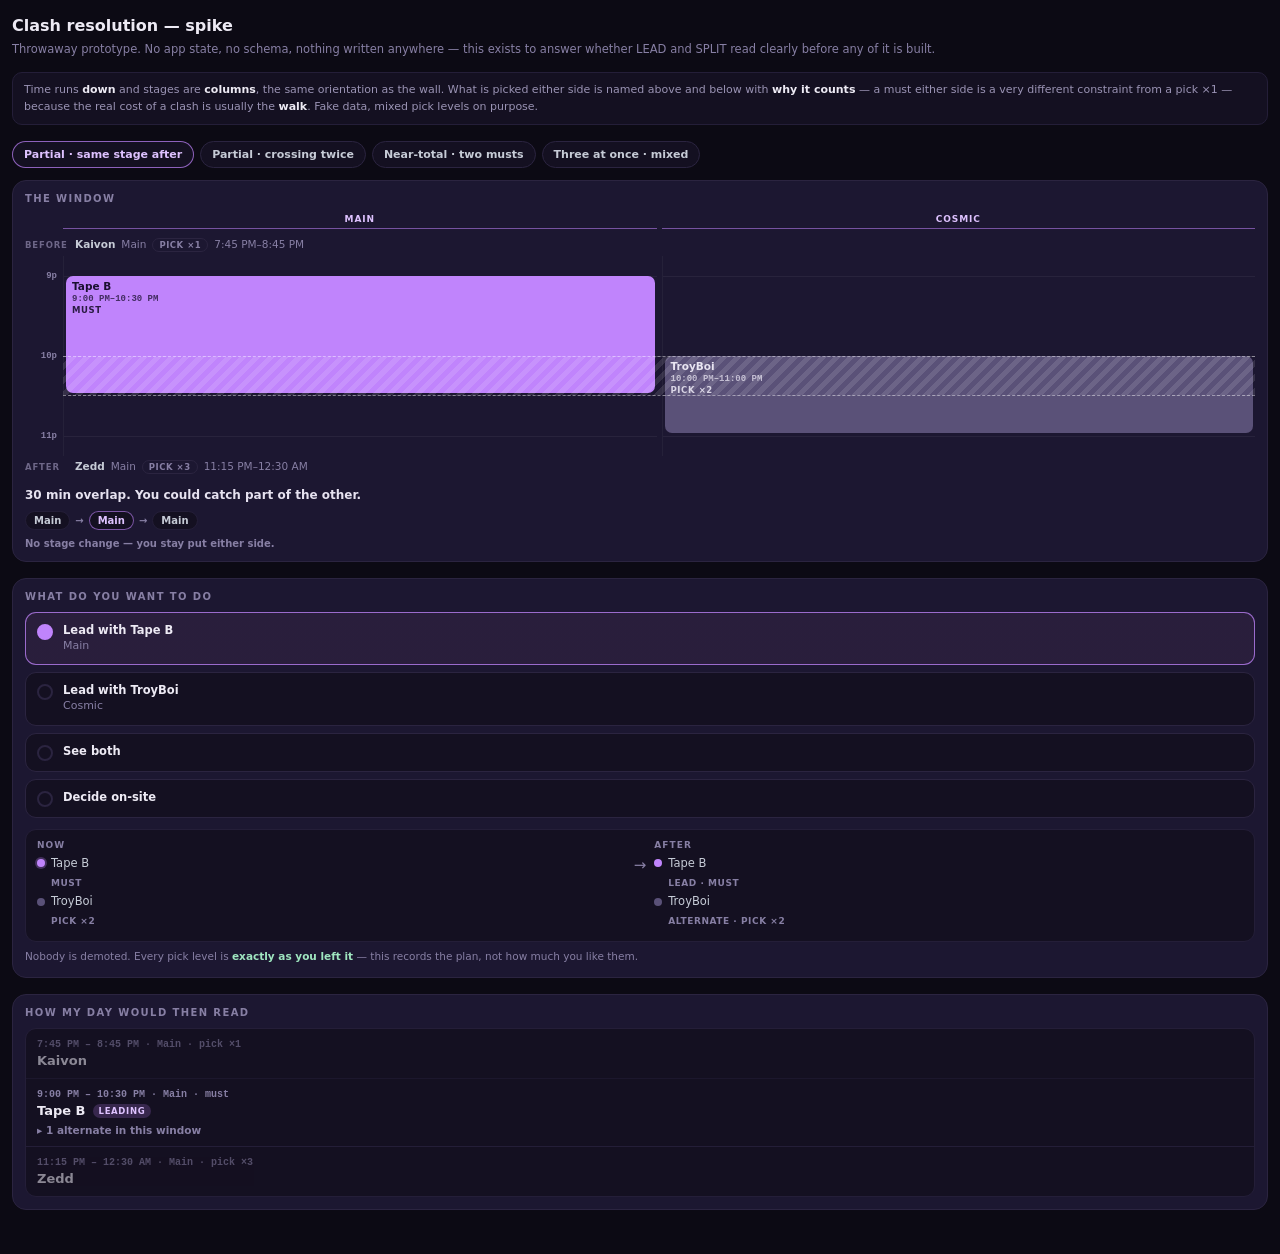
==== commit 842180de: "spike: lighter context, plainer choices, and no invented handover time Four corrections from review," ====
--- a/design/clash-spike.html
+++ b/design/clash-spike.html
@@ -51,7 +51,9 @@
   .blk { position:absolute; left:2px; right:2px; border-radius:7px; padding:4px 6px;
          font:700 10.5px system-ui; overflow:hidden; line-height:1.25;
          transition:background .18s ease, opacity .18s ease, color .18s ease; }
-  .blk .t { display:block; font:600 9px ui-monospace,monospace; opacity:.75; margin-top:1px; }
+  .blk .t { display:block; font:600 9px ui-monospace,monospace; opacity:.75; margin-top:1px;
+             white-space:nowrap; }
+  .blk .lv { font:800 8.5px system-ui; letter-spacing:.07em; text-transform:uppercase; opacity:.9; }
   .blk[data-role="lead"] { background:var(--lead); color:#1A1030; }
   .blk[data-role="alt"]  { background:var(--alt); color:#E6E2F0; }
   .blk[data-role="both"] { background:var(--both); color:#0C2A1C; }
@@ -62,12 +64,19 @@
   .tt-lap { position:absolute; left:0; right:0; pointer-events:none;
             background:repeating-linear-gradient(-45deg, rgba(255,255,255,.11) 0 5px, transparent 5px 10px);
             border-top:1px dashed rgba(255,255,255,.42); border-bottom:1px dashed rgba(255,255,255,.42); }
-  /* the handover, dragged vertically */
-  .tt-cut { position:absolute; left:0; right:0; height:2px; background:#fff;
-            box-shadow:0 0 0 3px rgba(255,255,255,.16); border-radius:2px; cursor:grab; z-index:3; }
-  .tt-cut::after { content:''; position:absolute; inset:-15px 0; }
-  .tt-cut .lab { position:absolute; right:2px; top:-17px; font:800 9px ui-monospace,monospace;
-                 color:#1A1030; background:#fff; border-radius:4px; padding:1px 4px; }
+  /* Either side of the window: a MENTION, not a block. It is there to answer
+     "where am I coming from and going to", and it has to say WHY it counts —
+     a must either side is a very different constraint from a pick x1. */
+  .ctx-line { display:flex; align-items:baseline; gap:6px; font-size:10.5px;
+              color:var(--text-tertiary); padding:3px 0; }
+  .ctx-line .w { font:800 8.5px system-ui; letter-spacing:.1em; text-transform:uppercase;
+                 color:#6E6788; flex:none; width:44px; }
+  .ctx-line .nm { color:var(--text-body); font-weight:700; }
+  .ctx-line .lv { font:700 8.5px system-ui; letter-spacing:.06em; text-transform:uppercase;
+                  border:1px solid var(--border-card); border-radius:var(--r-pill);
+                  padding:1px 6px; color:var(--text-tertiary); }
+  .ctx-line .lv[data-must="1"] { border-color:rgba(var(--brand),.5); color:#DEC2FF; }
+  .ctx-line.none { color:#5C556F; }
 
   .verdict { font:700 12px system-ui; color:var(--text-primary); margin:10px 0 0; }
   .verdict b { color:var(--lead); }
@@ -151,9 +160,10 @@
 
 <div class="note">
   Time runs <b>down</b> and stages are <b>columns</b>, the same orientation as the
-  wall. The sets either side of the window are drawn too, dashed — the real cost
-  of a clash is usually the <b>walk</b>, and you cannot judge that from the two
-  clashing sets alone. Fake data. Drag the white handle on SPLIT.
+  wall. What is picked either side is named above and below with <b>why it counts</b>
+  — a must either side is a very different constraint from a pick&nbsp;×1 — because
+  the real cost of a clash is usually the <b>walk</b>. Fake data, mixed pick levels
+  on purpose.
 </div>
 
 <div class="scen" id="scen"></div>
@@ -186,35 +196,38 @@
 // ---------------------------------------------------------------------------
 var SCENARIOS = [
   { id:'partial', label:'Partial · same stage after', sets:[
-      { name:'Tape B',  stage:'Main',   startMin:21*60,    endMin:22*60+30, level:4 },
-      { name:'TroyBoi', stage:'Cosmic', startMin:22*60,    endMin:23*60,    level:4 },
+      { name:'Tape B',  stage:'Main',      startMin:21*60,    endMin:22*60+30, level:4 },
+      { name:'TroyBoi', stage:'Cosmic',    startMin:22*60,    endMin:23*60,    level:2 },
     ], context:[
-      { name:'Kaivon',  stage:'Main',   startMin:19*60+45, endMin:20*60+45, level:2 },
-      { name:'Zedd',    stage:'Main',   startMin:23*60+15, endMin:24*60+30, level:4 },
+      { name:'Kaivon',  stage:'Main',      startMin:19*60+45, endMin:20*60+45, level:1 },
+      { name:'Zedd',    stage:'Main',      startMin:23*60+15, endMin:24*60+30, level:3 },
     ]},
-  { id:'crossing', label:'Partial · you end up crossing twice', sets:[
-      { name:'Tape B',  stage:'Main',   startMin:21*60,    endMin:22*60+30, level:4 },
-      { name:'TroyBoi', stage:'Far Field', startMin:22*60, endMin:23*60,    level:4 },
+  { id:'crossing', label:'Partial · crossing twice', sets:[
+      { name:'Tape B',  stage:'Main',      startMin:21*60,    endMin:22*60+30, level:3 },
+      { name:'TroyBoi', stage:'Far Field', startMin:22*60,    endMin:23*60,    level:4 },
     ], context:[
-      { name:'Kaivon',  stage:'Main',   startMin:19*60+45, endMin:20*60+45, level:2 },
-      { name:'Zedd',    stage:'Main',   startMin:23*60+15, endMin:24*60+30, level:4 },
+      { name:'Kaivon',  stage:'Main',      startMin:19*60+45, endMin:20*60+45, level:2 },
+      { name:'Zedd',    stage:'Main',      startMin:23*60+15, endMin:24*60+30, level:4 },
     ]},
-  { id:'heavy', label:'Near-total', sets:[
-      { name:'Kx5',     stage:'Main',     startMin:22*60,    endMin:23*60+30, level:4 },
-      { name:'Zedd',    stage:'Wormhole', startMin:22*60+10, endMin:23*60+20, level:4 },
+  { id:'heavy', label:'Near-total · two musts', sets:[
+      { name:'Kx5',     stage:'Main',      startMin:22*60,    endMin:23*60+30, level:4 },
+      { name:'Zedd',    stage:'Wormhole',  startMin:22*60+10, endMin:23*60+20, level:4 },
     ], context:[
-      { name:'ONHELL',  stage:'Wormhole', startMin:20*60+30, endMin:21*60+45, level:3 },
+      { name:'ONHELL',  stage:'Wormhole',  startMin:20*60+30, endMin:21*60+45, level:1 },
     ]},
-  { id:'three', label:'Three at once', sets:[
-      { name:'ONHELL',  stage:'Main',   startMin:23*60,    endMin:24*60+30, level:4 },
-      { name:'LAYZ',    stage:'Cosmic', startMin:23*60+20, endMin:24*60+40, level:2 },
-      { name:'Trym',    stage:'Bass',   startMin:23*60+40, endMin:25*60,    level:4 },
+  { id:'three', label:'Three at once · mixed', sets:[
+      { name:'ONHELL',  stage:'Main',      startMin:23*60,    endMin:24*60+30, level:4 },
+      { name:'LAYZ',    stage:'Cosmic',    startMin:23*60+20, endMin:24*60+40, level:1 },
+      { name:'Trym',    stage:'Bass',      startMin:23*60+40, endMin:25*60,    level:3 },
     ], context:[
-      { name:'Obskür',  stage:'Bass',   startMin:21*60+30, endMin:22*60+45, level:3 },
+      { name:'Obskür',  stage:'Bass',      startMin:21*60+30, endMin:22*60+45, level:2 },
     ]},
 ];
 
-var state = { scen:'partial', kind:'lead', lead:0, cut:null };
+// picked / must is the app's whole vocabulary for this — never invent a third word
+function levelLabel(l) { return l === 4 ? 'must' : 'pick \u00d7' + l; }
+
+var state = { scen:'partial', kind:'lead', lead:0 };
 
 function clock(m) {
   var t = ((m % 1440) + 1440) % 1440, h = Math.floor(t/60), mm = t%60;
@@ -237,8 +250,6 @@
   var b = Math.min.apply(null, ss.map(s=>s.endMin));
   return b > a ? { a:a, b:b } : null;
 }
-function defaultCut() { var l = lapWindow(); return l ? l.a : null; }
-function cut() { return state.cut == null ? defaultCut() : state.cut; }
 
 function roleOf(i) {
   if (state.kind === 'split')  return 'both';
@@ -264,7 +275,11 @@
   var host = document.getElementById('tt');
   host.textContent = '';
 
-  var everything = all();
+  // The grid spans the CLASH only now. The sets either side are mentioned in a
+  // line above and below rather than drawn — they were dominating a view whose
+  // subject is the overlap, and all they need to contribute is where you are
+  // coming from, where you are going, and how strongly.
+  var everything = sets();
   var from = Math.floor(Math.min.apply(null, everything.map(s=>s.startMin)) / 15) * 15 - 15;
   var to   = Math.ceil(Math.max.apply(null, everything.map(s=>s.endMin)) / 15) * 15 + 15;
   var rows = (to - from) / 15;
@@ -273,7 +288,7 @@
 
   // stage columns, in the order they first appear — canonical enough for a spike
   var stages = [];
-  everything.forEach(s => { if (stages.indexOf(s.stage) < 0) stages.push(s.stage); });
+  sets().forEach(s => { if (stages.indexOf(s.stage) < 0) stages.push(s.stage); });
   var hot = new Set(sets().map(s => s.stage));
 
   // heads
@@ -334,10 +349,11 @@
     var n = document.createElement('span'); n.textContent = s.name;
     var t = document.createElement('span'); t.className = 't';
     t.textContent = clock(s.startMin) + '–' + clock(s.endMin);
-    b.append(n, t);
+    var lv = document.createElement('span'); lv.className = 't lv';
+    lv.textContent = levelLabel(s.level);
+    b.append(n, t, lv);
     col.appendChild(b);
   }
-  context().forEach(c => place(c, 'ctx'));
   sets().forEach((s, i) => place(s, roleOf(i)));
 
   // shared minutes, banded across the whole grid
@@ -349,38 +365,26 @@
     band.style.height = (y(lap.b) - y(lap.a)) + 'px';
     grid.appendChild(band);
   }
-  if (state.kind === 'split' && lap) {
-    var handle = document.createElement('div');
-    handle.className = 'tt-cut';
-    handle.style.top = y(cut()) + 'px';
-    var lab = document.createElement('span');
-    lab.className = 'lab';
-    lab.textContent = clock(cut());
-    handle.appendChild(lab);
-    dragCut(handle, grid, from, to, H);
-    grid.appendChild(handle);
-  }
-
   tt.appendChild(grid);
+
+  host.appendChild(ctxLine('before', beforeSet()));
   host.appendChild(tt);
-}
-
-function dragCut(handle, grid, from, to, H) {
-  var lap = lapWindow();
-  function to_(clientY) {
-    var box = grid.getBoundingClientRect();
-    var f = Math.min(1, Math.max(0, (clientY - box.top) / box.height));
-    var m = Math.round((from + f * (to - from)) / 5) * 5;
-    state.cut = Math.min(lap.b, Math.max(lap.a, m));
-    render();
-  }
-  handle.addEventListener('pointerdown', function (e) {
-    e.preventDefault();
-    var move = ev => to_(ev.clientY);
-    var up = () => { window.removeEventListener('pointermove', move); window.removeEventListener('pointerup', up); };
-    window.addEventListener('pointermove', move);
-    window.addEventListener('pointerup', up);
-  });
+  host.appendChild(ctxLine('after', afterSet()));
+}
+
+function ctxLine(which, c) {
+  var el = document.createElement('div');
+  el.className = 'ctx-line' + (c ? '' : ' none');
+  var w = document.createElement('span'); w.className = 'w'; w.textContent = which;
+  el.appendChild(w);
+  if (!c) { el.appendChild(document.createTextNode('nothing picked')); return el; }
+  var nm = document.createElement('span'); nm.className = 'nm'; nm.textContent = c.name;
+  var lv = document.createElement('span'); lv.className = 'lv';
+  lv.dataset.must = c.level === 4 ? '1' : '0';
+  lv.textContent = levelLabel(c.level);
+  el.append(nm, document.createTextNode(c.stage), lv,
+            document.createTextNode(clock(c.startMin) + '–' + clock(c.endMin)));
+  return el;
 }
 
 // ---- verdict -------------------------------------------------------------
@@ -394,18 +398,12 @@
   frag.appendChild(document.createTextNode(mins + ' min overlap. '));
 
   if (state.kind === 'split') {
-    var c = cut();
-    var ordered = ss.slice().sort((a,b)=>a.startMin-b.startMin);
-    ordered.forEach(function (s, i) {
-      var got = i === 0 ? Math.min(s.endMin, c) - s.startMin : s.endMin - Math.max(s.startMin, c);
-      if (i) frag.appendChild(document.createTextNode(', then '));
-      var b = document.createElement('b'); b.textContent = s.name;
-      frag.append(b, document.createTextNode(
-        ' ' + Math.max(0, got) + ' of ' + (s.endMin - s.startMin) + ' min'));
-    });
-    frag.appendChild(document.createTextNode('. Leave at ' + clock(c) + '.'));
+    frag.appendChild(document.createTextNode('You will catch part of each — '));
+    var b2 = document.createElement('b');
+    b2.textContent = ss.map(x => x.name).join(' and ');
+    frag.append(b2, document.createTextNode(' both stay in the day.'));
   } else {
-    var shortest = Math.min.apply(null, ss.map(s=>s.endMin-s.startMin));
+    var shortest = Math.min.apply(null, ss.map(s2 => s2.endMin - s2.startMin));
     var frac = Math.round((mins / shortest) * 100);
     frag.appendChild(document.createTextNode(
       frac >= 80 ? 'Effectively the same slot — one of these.'
@@ -467,13 +465,10 @@
   host.textContent = '';
   var ss = sets();
   ss.forEach(function (s, i) {
-    add('lead', i, 'Lead with ' + s.name,
-        s.stage + ' · the rest stay picked, shown as alternates.');
+    add('lead', i, 'Lead with ' + s.name, s.stage);
   });
-  add('split', null, 'See both — split the window',
-      'Leave one partway through. Drag the handle to set when.');
-  add('onsite', null, 'Decide on-site',
-      'No lead. All of them stay, and My Day shows the choice at the time.');
+  add('split', null, 'See both', '');
+  add('onsite', null, 'Decide on-site', '');
 
   function add(kind, lead, k, d) {
     var b = document.createElement('button');
@@ -483,12 +478,12 @@
     var dot = document.createElement('span'); dot.className = 'dot';
     var wrap = document.createElement('span');
     var kk = document.createElement('span'); kk.className = 'k'; kk.textContent = k;
-    var dd = document.createElement('span'); dd.className = 'd'; dd.textContent = d;
-    wrap.append(kk, dd); b.append(dot, wrap);
+    wrap.appendChild(kk);
+    if (d) { var dd = document.createElement('span'); dd.className = 'd'; dd.textContent = d; wrap.appendChild(dd); }
+    b.append(dot, wrap);
     b.addEventListener('click', function () {
       state.kind = kind;
       if (kind === 'lead') state.lead = lead;
-      if (kind !== 'split') state.cut = null;
       render();
     });
     host.appendChild(b);
@@ -501,10 +496,10 @@
   host.textContent = '';
   var ss = sets();
   var before = col('Now', ss.map(s => ({ name:s.name, level:s.level,
-    tag: s.level === 4 ? 'must' : 'pick ×' + s.level })));
+    tag: levelLabel(s.level) })));
   var arrow = document.createElement('div'); arrow.className = 'arrow'; arrow.textContent = '→';
   var after = col('After', ss.map(function (s, i) {
-    var tag = s.level === 4 ? 'must' : 'pick ×' + s.level;
+    var tag = levelLabel(s.level);
     if (state.kind === 'lead')  return { name:s.name, level:i === state.lead ? 'lead' : s.level,
                                          tag:(i === state.lead ? 'lead · ' : 'alternate · ') + tag };
     if (state.kind === 'split') return { name:s.name, level:'both', tag:'both · ' + tag };
@@ -534,33 +529,35 @@
   var host = document.getElementById('day');
   host.textContent = '';
   var ss = sets(), b = beforeSet(), a = afterSet();
-  if (b) host.appendChild(slot(clock(b.startMin) + ' – ' + clock(b.endMin), b.name, b.stage, null, [], true));
+  if (b) host.appendChild(slot(clock(b.startMin) + ' – ' + clock(b.endMin), b.name, b.stage, null, [], true, false, levelLabel(b.level)));
 
   if (state.kind === 'split') {
-    var c = cut();
+    // Each set keeps its REAL time. Cutting one short at an invented handover
+    // was false precision — nobody at a festival leaves at 10:04 because a
+    // phone said so, and pretending otherwise makes the day read like a
+    // work calendar.
     ss.slice().sort((x,y)=>x.startMin-y.startMin).forEach(function (s, i) {
-      var from = i === 0 ? s.startMin : c;
-      var to   = i === 0 ? c : s.endMin;
-      host.appendChild(slot(clock(from) + ' – ' + clock(to), s.name, s.stage, 'both', [], false,
-        i === 1 && ss[0].stage !== s.stage));
+      host.appendChild(slot(clock(s.startMin) + ' – ' + clock(s.endMin), s.name, s.stage, 'both', [], false,
+        i > 0 && ss[i-1].stage !== s.stage));
     });
   } else if (state.kind === 'onsite') {
     host.appendChild(slot(
       clock(Math.min.apply(null, ss.map(s=>s.startMin))) + ' – ' + clock(Math.max.apply(null, ss.map(s=>s.endMin))),
       'Your call on the night', '', null,
-      ss.map(s => ({ name:s.name, w: clock(s.startMin) + ' · ' + s.stage }))));
+      ss.map(s => ({ name:s.name, w: levelLabel(s.level) + ' · ' + s.stage }))));
   } else {
     var lead = ss[state.lead];
     host.appendChild(slot(clock(lead.startMin) + ' – ' + clock(lead.endMin), lead.name, lead.stage, 'lead',
-      ss.filter((_, i) => i !== state.lead).map(s => ({ name:s.name, w: clock(s.startMin) + ' · ' + s.stage }))));
-  }
-
-  if (a) host.appendChild(slot(clock(a.startMin) + ' – ' + clock(a.endMin), a.name, a.stage, null, [], true));
-
-  function slot(t, name, stage, badge, alts, muted, walk) {
+      ss.filter((_, i) => i !== state.lead).map(s => ({ name:s.name, w: levelLabel(s.level) + ' · ' + s.stage })),
+      false, false, levelLabel(lead.level)));
+  }
+
+  if (a) host.appendChild(slot(clock(a.startMin) + ' – ' + clock(a.endMin), a.name, a.stage, null, [], true, false, levelLabel(a.level)));
+
+  function slot(t, name, stage, badge, alts, muted, walk, lvl) {
     var d = document.createElement('div'); d.className = 'slot' + (muted ? ' ctx' : '');
     var tt = document.createElement('div'); tt.className = 'slot-t';
-    tt.textContent = t + (stage ? '  ·  ' + stage : '');
+    tt.textContent = t + (stage ? '  ·  ' + stage : '') + (lvl ? '  ·  ' + lvl : '');
     var nn = document.createElement('div'); nn.className = 'slot-n';
     nn.appendChild(document.createTextNode(name));
     if (badge) {
@@ -599,7 +596,7 @@
     b.type = 'button'; b.textContent = s.label;
     b.setAttribute('aria-pressed', String(state.scen === s.id));
     b.addEventListener('click', function () {
-      state.scen = s.id; state.lead = 0; state.cut = null; render();
+      state.scen = s.id; state.lead = 0; render();
     });
     host.appendChild(b);
   });
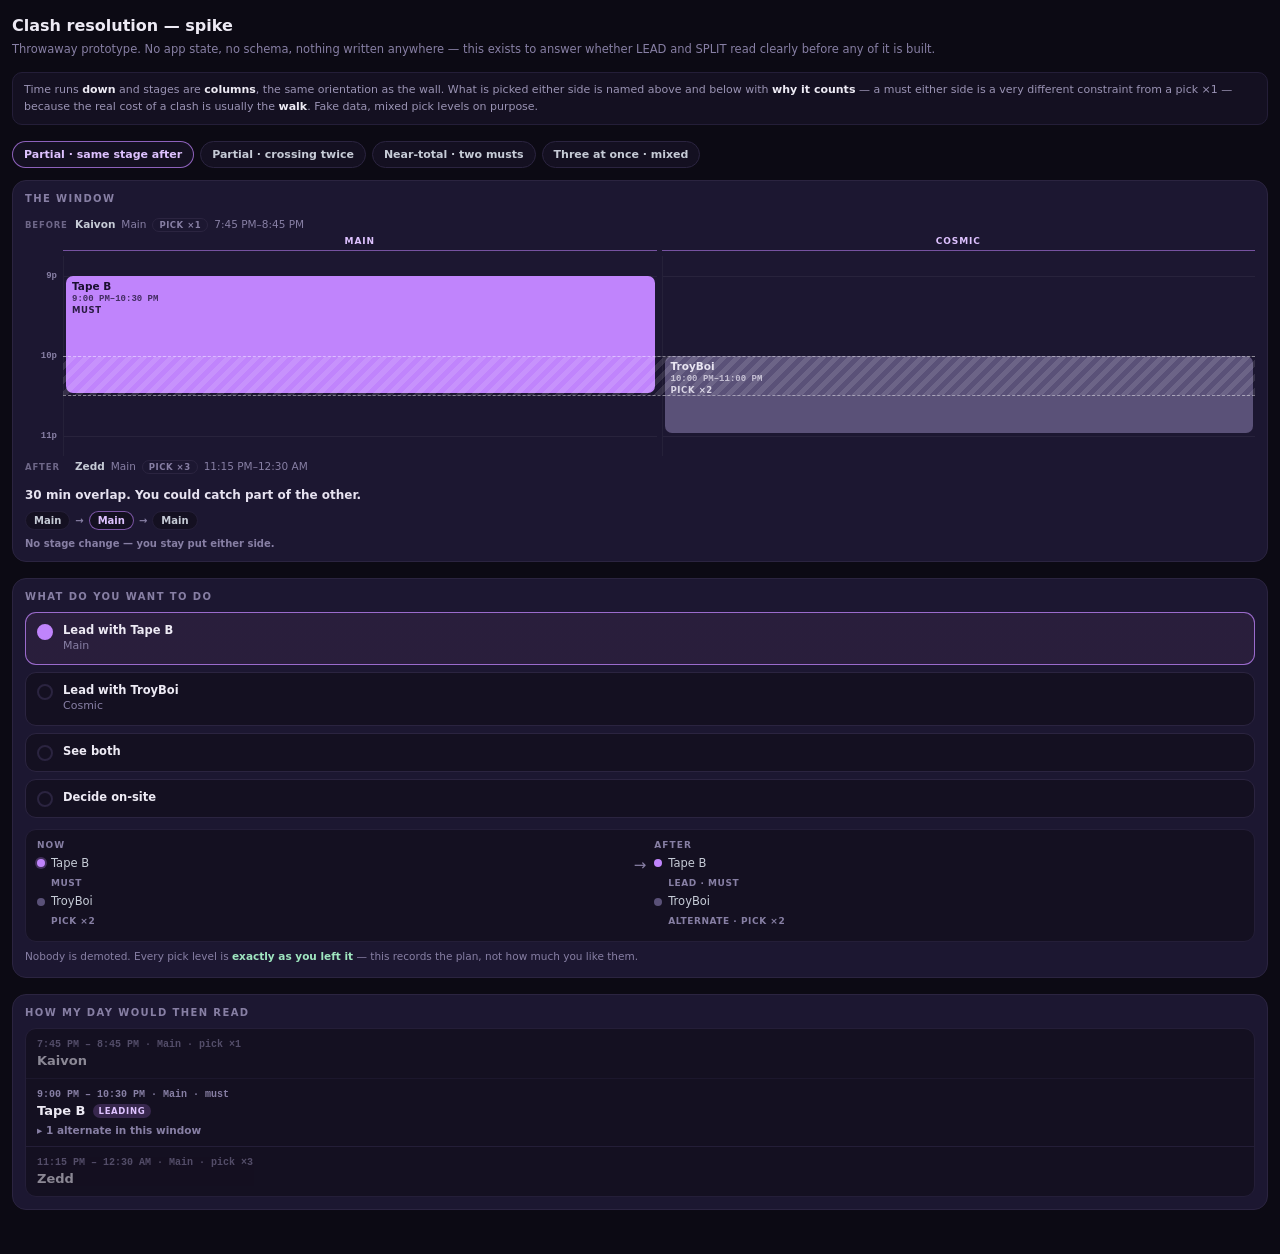
==== commit 53110599: "spike: before-line above the columns, and one row format everywhere Two reading bugs, both about a t" ====
--- a/design/clash-spike.html
+++ b/design/clash-spike.html
@@ -142,9 +142,10 @@
   .alts summary::-webkit-details-marker { display:none; }
   .alts summary::before { content:'▸ '; }
   .alts[open] summary::before { content:'▾ '; }
-  .alt-row { display:flex; justify-content:space-between; gap:8px; font-size:11.5px;
-             color:var(--text-body); padding:5px 0 0 12px; }
-  .alt-row .w { color:var(--text-tertiary); font:600 10px ui-monospace,monospace; }
+  .alt-row { display:block; font-size:11.5px; color:var(--text-body); padding:6px 0 0 12px; }
+  .alt-row .nm { font-weight:700; display:block; }
+  .alt-row .w { display:block; color:var(--text-tertiary);
+                font:600 9.5px ui-monospace,monospace; margin-top:1px; }
 
   .scen { display:flex; gap:6px; flex-wrap:wrap; margin-bottom:12px; }
   .scen button { background:var(--card); border:1px solid var(--border-card); color:var(--text-body);
@@ -226,6 +227,11 @@
 
 // picked / must is the app's whole vocabulary for this — never invent a third word
 function levelLabel(l) { return l === 4 ? 'must' : 'pick \u00d7' + l; }
+// time · stage · level, in that order, everywhere it appears
+function metaOf(s) {
+  return clock(s.startMin) + '\u2013' + clock(s.endMin) + '  \u00b7  ' + s.stage
+    + '  \u00b7  ' + levelLabel(s.level);
+}
 
 var state = { scen:'partial', kind:'lead', lead:0 };
 
@@ -302,6 +308,7 @@
     h.textContent = st;
     heads.appendChild(h);
   });
+  host.appendChild(ctxLine('before', beforeSet()));
   host.appendChild(heads);
 
   var tt = document.createElement('div');
@@ -367,7 +374,6 @@
   }
   tt.appendChild(grid);
 
-  host.appendChild(ctxLine('before', beforeSet()));
   host.appendChild(tt);
   host.appendChild(ctxLine('after', afterSet()));
 }
@@ -544,11 +550,11 @@
     host.appendChild(slot(
       clock(Math.min.apply(null, ss.map(s=>s.startMin))) + ' – ' + clock(Math.max.apply(null, ss.map(s=>s.endMin))),
       'Your call on the night', '', null,
-      ss.map(s => ({ name:s.name, w: levelLabel(s.level) + ' · ' + s.stage }))));
+      ss.map(s => ({ name:s.name, w: metaOf(s) }))));
   } else {
     var lead = ss[state.lead];
     host.appendChild(slot(clock(lead.startMin) + ' – ' + clock(lead.endMin), lead.name, lead.stage, 'lead',
-      ss.filter((_, i) => i !== state.lead).map(s => ({ name:s.name, w: levelLabel(s.level) + ' · ' + s.stage })),
+      ss.filter((_, i) => i !== state.lead).map(s => ({ name:s.name, w: metaOf(s) })),
       false, false, levelLabel(lead.level)));
   }
 
@@ -578,7 +584,7 @@
       det.appendChild(sum);
       alts.forEach(function (x) {
         var r = document.createElement('div'); r.className = 'alt-row';
-        var n = document.createElement('span'); n.textContent = x.name;
+        var n = document.createElement('span'); n.className = 'nm'; n.textContent = x.name;
         var w = document.createElement('span'); w.className = 'w'; w.textContent = x.w;
         r.append(n, w); det.appendChild(r);
       });
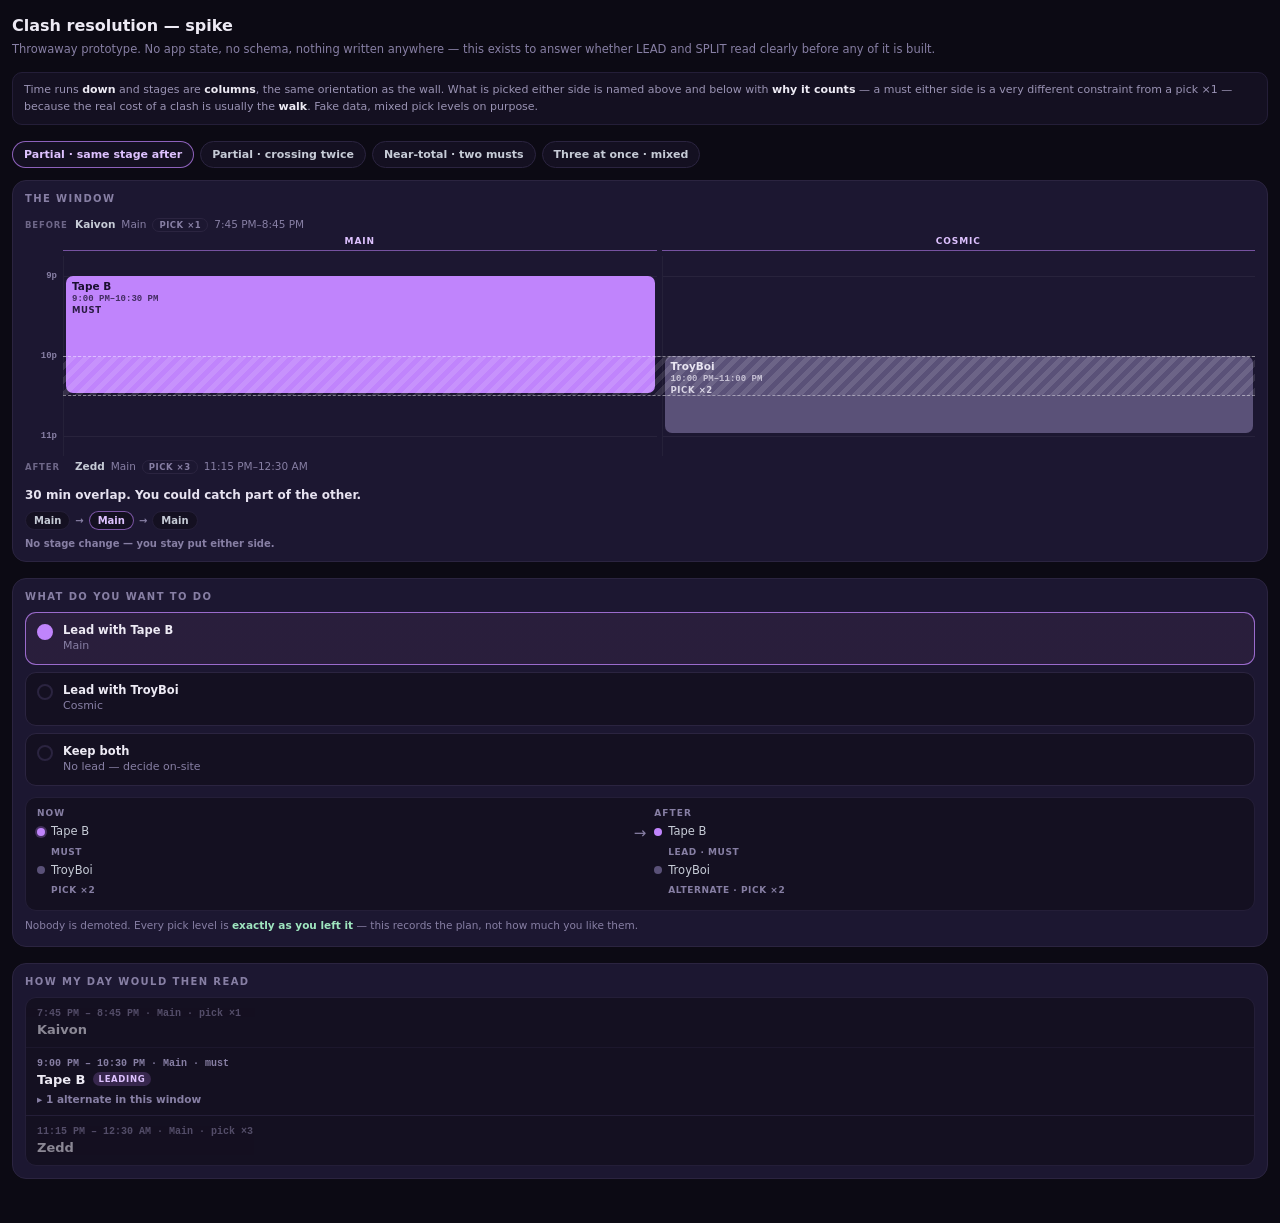
==== commit d183935d: "spike: "see both" and "decide on-site" become one option Once the invented handover time was gone th" ====
--- a/design/clash-spike.html
+++ b/design/clash-spike.html
@@ -258,8 +258,7 @@
 }
 
 function roleOf(i) {
-  if (state.kind === 'split')  return 'both';
-  if (state.kind === 'onsite') return 'alt';
+  if (state.kind === 'keep') return 'both';
   return i === state.lead ? 'lead' : 'alt';
 }
 // The set immediately before / after the clash window, from what is already picked.
@@ -403,11 +402,11 @@
   var frag = document.createDocumentFragment();
   frag.appendChild(document.createTextNode(mins + ' min overlap. '));
 
-  if (state.kind === 'split') {
-    frag.appendChild(document.createTextNode('You will catch part of each — '));
+  if (state.kind === 'keep') {
+    frag.appendChild(document.createTextNode('All of them stay in the day — '));
     var b2 = document.createElement('b');
-    b2.textContent = ss.map(x => x.name).join(' and ');
-    frag.append(b2, document.createTextNode(' both stay in the day.'));
+    b2.textContent = ss.map(x => x.name).join(', ');
+    frag.append(b2, document.createTextNode('. How you split it is yours on the day.'));
   } else {
     var shortest = Math.min.apply(null, ss.map(s2 => s2.endMin - s2.startMin));
     var frac = Math.round((mins / shortest) * 100);
@@ -431,12 +430,10 @@
 
   var seq = [];
   if (b) seq.push({ label:b.stage, hot:false });
-  if (state.kind === 'split') {
+  if (state.kind === 'keep') {
     ss.slice().sort((x,y)=>x.startMin-y.startMin).forEach(s => seq.push({ label:s.stage, hot:true }));
-  } else if (state.kind === 'lead') {
+  } else {
     seq.push({ label: ss[state.lead].stage, hot:true });
-  } else {
-    seq.push({ label:'?', hot:true });
   }
   if (a) seq.push({ label:a.stage, hot:false });
 
@@ -458,8 +455,7 @@
 
   var n = document.createElement('span');
   n.className = 'n';
-  if (state.kind === 'onsite') n.textContent = 'Route depends on what you pick on the night.';
-  else if (crossings === 0) n.innerHTML = 'No stage change — you stay put either side.';
+  if (crossings === 0) n.innerHTML = 'No stage change — you stay put either side.';
   else n.innerHTML = crossings + ' stage change' + (crossings > 1 ? 's' : '')
        + ' — <b>budget the walk</b>, and remember it comes out of the set you are leaving.';
   el.appendChild(n);
@@ -473,8 +469,12 @@
   ss.forEach(function (s, i) {
     add('lead', i, 'Lead with ' + s.name, s.stage);
   });
-  add('split', null, 'See both', '');
-  add('onsite', null, 'Decide on-site', '');
+  // ONE option, not two. "See both" and "Decide on-site" described the same
+  // intent once the invented handover time was removed: no lead, nobody
+  // dropped, sort it out when you are standing there. Two buttons for one
+  // intent is a choice the person has to think about and cannot get right.
+  add('keep', null, ss.length === 2 ? 'Keep both' : 'Keep all ' + ss.length,
+      'No lead \u2014 decide on-site');
 
   function add(kind, lead, k, d) {
     var b = document.createElement('button');
@@ -508,8 +508,7 @@
     var tag = levelLabel(s.level);
     if (state.kind === 'lead')  return { name:s.name, level:i === state.lead ? 'lead' : s.level,
                                          tag:(i === state.lead ? 'lead · ' : 'alternate · ') + tag };
-    if (state.kind === 'split') return { name:s.name, level:'both', tag:'both · ' + tag };
-    return { name:s.name, level:s.level, tag:'on-site · ' + tag };
+    return { name:s.name, level:'both', tag:'kept · ' + tag };
   }));
   host.append(before, arrow, after);
   document.getElementById('unchanged').innerHTML =
@@ -535,31 +534,31 @@
   var host = document.getElementById('day');
   host.textContent = '';
   var ss = sets(), b = beforeSet(), a = afterSet();
-  if (b) host.appendChild(slot(clock(b.startMin) + ' – ' + clock(b.endMin), b.name, b.stage, null, [], true, false, levelLabel(b.level)));
-
-  if (state.kind === 'split') {
-    // Each set keeps its REAL time. Cutting one short at an invented handover
-    // was false precision — nobody at a festival leaves at 10:04 because a
-    // phone said so, and pretending otherwise makes the day read like a
-    // work calendar.
-    ss.slice().sort((x,y)=>x.startMin-y.startMin).forEach(function (s, i) {
+  if (b) host.appendChild(slot(clock(b.startMin) + ' – ' + clock(b.endMin), b.name, b.stage, null, [], true, null, levelLabel(b.level)));
+
+  if (state.kind === 'keep') {
+    // Every set keeps its REAL time and every one of them is listed. This is
+    // the least lossy thing the day can say: the clash is settled, nobody was
+    // dropped, and the summary is not hiding an artist you had considered.
+    var ordered = ss.slice().sort((x,y)=>x.startMin-y.startMin);
+    ordered.forEach(function (s, i) {
+      // The walk flag belongs on THIS set when the NEXT one is somewhere else.
+      // The thing you have to DO is get out early, and you do that during the
+      // set you are already standing in — not when you arrive.
+      var next = ordered[i + 1];
       host.appendChild(slot(clock(s.startMin) + ' – ' + clock(s.endMin), s.name, s.stage, 'both', [], false,
-        i > 0 && ss[i-1].stage !== s.stage));
+        next ? next.stage : null, levelLabel(s.level)));
     });
-  } else if (state.kind === 'onsite') {
-    host.appendChild(slot(
-      clock(Math.min.apply(null, ss.map(s=>s.startMin))) + ' – ' + clock(Math.max.apply(null, ss.map(s=>s.endMin))),
-      'Your call on the night', '', null,
-      ss.map(s => ({ name:s.name, w: metaOf(s) }))));
   } else {
     var lead = ss[state.lead];
     host.appendChild(slot(clock(lead.startMin) + ' – ' + clock(lead.endMin), lead.name, lead.stage, 'lead',
       ss.filter((_, i) => i !== state.lead).map(s => ({ name:s.name, w: metaOf(s) })),
-      false, false, levelLabel(lead.level)));
-  }
-
-  if (a) host.appendChild(slot(clock(a.startMin) + ' – ' + clock(a.endMin), a.name, a.stage, null, [], true, false, levelLabel(a.level)));
-
+      false, null, levelLabel(lead.level)));
+  }
+
+  if (a) host.appendChild(slot(clock(a.startMin) + ' – ' + clock(a.endMin), a.name, a.stage, null, [], true, null, levelLabel(a.level)));
+
+  // `walk` is the stage you head to NEXT, or null — see the note at the call site
   function slot(t, name, stage, badge, alts, muted, walk, lvl) {
     var d = document.createElement('div'); d.className = 'slot' + (muted ? ' ctx' : '');
     var tt = document.createElement('div'); tt.className = 'slot-t';
@@ -568,12 +567,12 @@
     nn.appendChild(document.createTextNode(name));
     if (badge) {
       var bd = document.createElement('span'); bd.className = 'badge ' + badge;
-      bd.textContent = badge === 'lead' ? 'leading' : 'seeing both';
+      bd.textContent = badge === 'lead' ? 'leading' : 'your call';
       nn.appendChild(bd);
     }
-    if (walk) {
+    if (walk && walk !== stage) {
       var wk = document.createElement('span'); wk.className = 'badge walk';
-      wk.textContent = 'walk';
+      wk.textContent = 'leave early \u2192 ' + walk;
       nn.appendChild(wk);
     }
     d.append(tt, nn);
